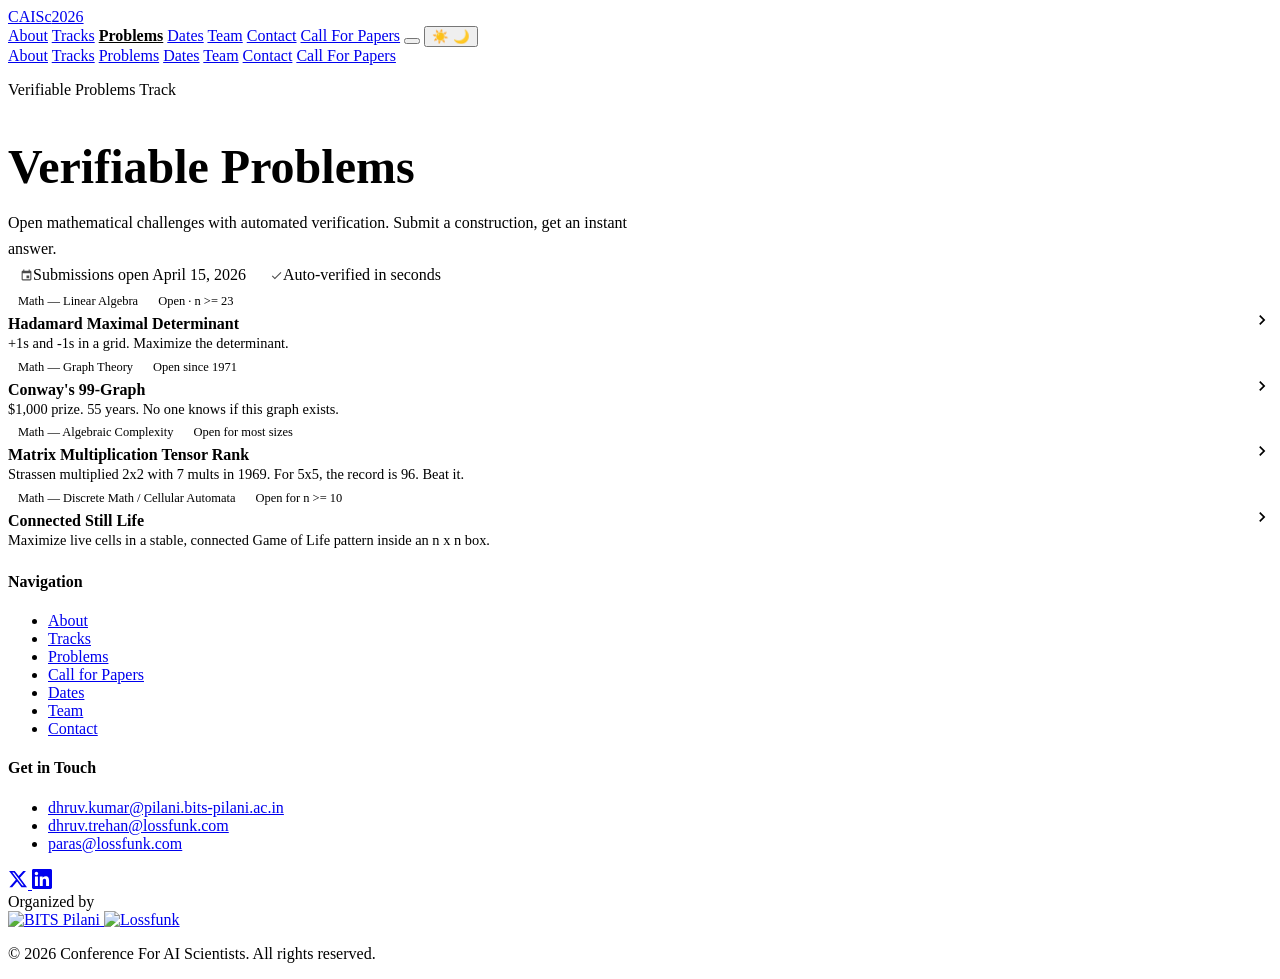
==== problems/index.html @ 3192e489 "adding problems for now" ====
<!DOCTYPE html>
<html lang="en" data-theme="light">
<head>
    <meta charset="UTF-8">
    <meta name="viewport" content="width=device-width, initial-scale=1.0">
    <title>Verifiable Problems | CAISc 2026</title>
    <meta name="description" content="Open mathematical challenges with automated verification. Submit a construction, get an instant answer.">

    <meta property="og:title" content="Verifiable Problems | CAISc 2026">
    <meta property="og:description" content="Open mathematical challenges with automated verification.">
    <meta property="og:type" content="website">

    <link rel="preconnect" href="https://fonts.googleapis.com">
    <link rel="preconnect" href="https://fonts.gstatic.com" crossorigin>
    <link href="https://fonts.googleapis.com/css2?family=Inter:wght@400;500;600;700&family=JetBrains+Mono:wght@400;500&display=swap" rel="stylesheet">

    <link rel="stylesheet" href="../styles.css">
    <link rel="stylesheet" href="problems.css">
</head>
<body>
    <!-- Site Header -->
    <header class="site-header">
        <div class="header-left">
            <a href="../index.html" class="header-logo"><span>CAISc</span><span>2026</span></a>
        </div>
        <div class="header-right">
            <a href="../index.html#about"   class="header-link">About</a>
            <a href="../index.html#tracks"  class="header-link">Tracks</a>
            <a href="../problems/"          class="header-link header-link--active">Problems</a>
            <a href="../index.html#dates"   class="header-link">Dates</a>
            <a href="../index.html#team"    class="header-link">Team</a>
            <a href="../index.html#contact" class="header-link">Contact</a>
            <a href="../cfp.html" class="header-btn"><span>Call For Papers</span></a>
            <button class="nav-toggle" id="navToggle" aria-label="Toggle menu">
                <span></span><span></span><span></span>
            </button>
            <button id="theme-toggle" aria-label="Toggle dark mode">
                <span class="sun-icon">☀️</span>
                <span class="moon-icon">🌙</span>
            </button>
        </div>
    </header>

    <!-- Mobile Menu -->
    <nav class="mobile-menu" id="mobileMenu">
        <a href="../index.html#about">About</a>
        <a href="../index.html#tracks">Tracks</a>
        <a href="../problems/">Problems</a>
        <a href="../index.html#dates">Dates</a>
        <a href="../index.html#team">Team</a>
        <a href="../index.html#contact">Contact</a>
        <a href="../cfp.html">Call For Papers</a>
    </nav>

    <main>
        <!-- Hero (always visible) -->
        <section class="problems-hero">
            <p class="eyebrow">Verifiable Problems Track</p>
            <h1>Verifiable Problems</h1>
            <p class="problems-hero__subtitle">
                Open mathematical challenges with automated verification. Submit a construction, get an instant answer.
            </p>
            <div class="badge-row">
                <span class="badge">
                    <svg viewBox="0 0 24 24" fill="currentColor">
                        <path d="M17 12h-5v5h5v-5zM16 1v2H8V1H6v2H5c-1.11 0-1.99.9-1.99 2L3 19c0 1.1.89 2 2 2h14c1.1 0 2-.9 2-2V5c0-1.1-.9-2-2-2h-1V1h-2zm3 18H5V8h14v11z"/>
                    </svg>
                    Submissions open April 15, 2026
                </span>
                <span class="badge">
                    <svg viewBox="0 0 24 24" fill="currentColor">
                        <path d="M9 16.17L4.83 12l-1.42 1.41L9 19 21 7l-1.41-1.41z"/>
                    </svg>
                    Auto-verified in seconds
                </span>
            </div>
        </section>

        <!-- Dynamic content — populated by problems.js -->
        <div id="main-content">
            <div class="loading-state">Loading…</div>
        </div>
    </main>

    <!-- Footer -->
    <footer class="footer">
        <div class="footer__inner">
            <div class="footer__columns">
                <div class="footer__col">
                    <h4>Navigation</h4>
                    <ul class="footer__links">
                        <li><a href="../index.html#about">About</a></li>
                        <li><a href="../index.html#tracks">Tracks</a></li>
                        <li><a href="../problems/">Problems</a></li>
                        <li><a href="../cfp.html">Call for Papers</a></li>
                        <li><a href="../index.html#dates">Dates</a></li>
                        <li><a href="../index.html#team">Team</a></li>
                        <li><a href="../index.html#contact">Contact</a></li>
                    </ul>
                </div>
                <div class="footer__col">
                    <h4>Get in Touch</h4>
                    <ul class="footer__emails">
                        <li><a href="mailto:dhruv.kumar@pilani.bits-pilani.ac.in">dhruv.kumar@pilani.bits-pilani.ac.in</a></li>
                        <li><a href="mailto:dhruv.trehan@lossfunk.com">dhruv.trehan@lossfunk.com</a></li>
                        <li><a href="mailto:paras@lossfunk.com">paras@lossfunk.com</a></li>
                    </ul>
                    <div class="footer__social">
                        <a href="https://twitter.com/lossfunk" target="_blank" rel="noopener" aria-label="Twitter">
                            <svg width="20" height="20" viewBox="0 0 24 24" fill="currentColor"><path d="M18.244 2.25h3.308l-7.227 8.26 8.502 11.24H16.17l-5.214-6.817L4.99 21.75H1.68l7.73-8.835L1.254 2.25H8.08l4.713 6.231zm-1.161 17.52h1.833L7.084 4.126H5.117z"/></svg>
                        </a>
                        <a href="https://linkedin.com/company/lossfunk" target="_blank" rel="noopener" aria-label="LinkedIn">
                            <svg width="20" height="20" viewBox="0 0 24 24" fill="currentColor"><path d="M20.447 20.452h-3.554v-5.569c0-1.328-.027-3.037-1.852-3.037-1.853 0-2.136 1.445-2.136 2.939v5.667H9.351V9h3.414v1.561h.046c.477-.9 1.637-1.85 3.37-1.85 3.601 0 4.267 2.37 4.267 5.455v6.286zM5.337 7.433c-1.144 0-2.063-.926-2.063-2.065 0-1.138.92-2.063 2.063-2.063 1.14 0 2.064.925 2.064 2.063 0 1.139-.925 2.065-2.064 2.065zm1.782 13.019H3.555V9h3.564v11.452zM22.225 0H1.771C.792 0 0 .774 0 1.729v20.542C0 23.227.792 24 1.771 24h20.451C23.2 24 24 23.227 24 22.271V1.729C24 .774 23.2 0 22.222 0h.003z"/></svg>
                        </a>
                    </div>
                </div>
            </div>
            <div class="footer__organized-by">
                <span>Organized by</span>
                <div class="footer__org-logos">
                    <a href="https://www.bits-pilani.ac.in/" target="_blank" rel="noopener">
                        <img src="../assets/BITS_Pilani-Logo.svg.png" alt="BITS Pilani" class="footer__org-logo">
                    </a>
                    <a href="https://lossfunk.com/" target="_blank" rel="noopener">
                        <img src="../assets/lossfunk-logo.jpg" alt="Lossfunk" class="footer__org-logo footer__org-logo--invert">
                    </a>
                </div>
            </div>
            <p class="footer__copyright">&copy; 2026 Conference For AI Scientists. All rights reserved.</p>
        </div>
    </footer>

    <script>
        // Dark mode + mobile menu (same pattern as rest of site)
        const themeToggle = document.getElementById('theme-toggle');
        const html = document.documentElement;
        const savedTheme = localStorage.getItem('theme');
        if (savedTheme) {
            html.setAttribute('data-theme', savedTheme);
        } else if (window.matchMedia('(prefers-color-scheme: dark)').matches) {
            html.setAttribute('data-theme', 'dark');
        }
        themeToggle.addEventListener('click', () => {
            const next = html.getAttribute('data-theme') === 'dark' ? 'light' : 'dark';
            html.setAttribute('data-theme', next);
            localStorage.setItem('theme', next);
        });

        const navToggle = document.getElementById('navToggle');
        const mobileMenu = document.getElementById('mobileMenu');
        navToggle.addEventListener('click', () => mobileMenu.classList.toggle('active'));
        mobileMenu.querySelectorAll('a').forEach(a =>
            a.addEventListener('click', () => mobileMenu.classList.remove('active'))
        );
    </script>
    <script src="problems.js"></script>
</body>
</html>
---- problems/problems.css ----
/* ================================================================
   problems.css — Verifiable Problems section styles
   Loaded alongside the site's global styles.css
   ================================================================ */

/* ===== Hero ===== */
.problems-hero {
    padding: calc(var(--nav-height) + var(--space-16)) var(--content-padding) var(--space-12);
    max-width: var(--content-width);
    margin: 0 auto;
}

.problems-hero .eyebrow {
    text-align: left;
    margin-bottom: var(--space-3);
}

.problems-hero h1 {
    font-size: clamp(2rem, 5vw, 3rem);
    margin-bottom: var(--space-4);
    line-height: 1.15;
}

.problems-hero__subtitle {
    font-size: var(--text-lg);
    color: var(--text-secondary);
    max-width: 620px;
    margin-bottom: var(--space-6);
    line-height: 1.6;
}

.badge-row {
    display: flex;
    gap: var(--space-3);
    flex-wrap: wrap;
}

.badge {
    display: inline-flex;
    align-items: center;
    gap: var(--space-2);
    padding: 5px 12px;
    border-radius: 20px;
    font-size: var(--text-sm);
    font-weight: 500;
    border: 1px solid var(--border);
    color: var(--text-secondary);
    background-color: var(--bg-secondary);
}

.badge svg {
    width: 13px;
    height: 13px;
    opacity: 0.7;
    flex-shrink: 0;
}

/* ===== State views ===== */
.loading-state {
    text-align: center;
    padding: var(--space-16);
    color: var(--text-tertiary);
    font-size: var(--text-sm);
}

.error-state {
    max-width: var(--content-width);
    margin: 0 auto;
    padding: var(--space-6) var(--content-padding);
    background-color: var(--bg-secondary);
    border-left: 4px solid #dc2626;
    border-radius: 0 8px 8px 0;
    color: var(--text-secondary);
    font-size: 0.9rem;
}

/* ===== Problem index (card list) ===== */
.problems-index {
    max-width: var(--content-width);
    margin: 0 auto;
    padding: 0 var(--content-padding) var(--space-16);
}

.problem-card-link {
    display: block;
    text-decoration: none;
    color: inherit;
    margin-bottom: var(--space-4);
}

.problem-card {
    background-color: var(--bg-secondary);
    border: 1px solid var(--border);
    border-radius: 12px;
    padding: var(--space-6) var(--space-8);
    display: flex;
    align-items: center;
    justify-content: space-between;
    gap: var(--space-6);
    transition: transform 0.2s ease, box-shadow 0.2s ease;
}

.problem-card-link:hover .problem-card {
    transform: translateY(-2px);
    box-shadow: 0 6px 20px var(--shadow);
}

.problem-card__left h3 {
    margin: 0 0 var(--space-2);
    font-size: var(--text-xl);
}

.problem-card__left p {
    margin: var(--space-2) 0 0;
    font-size: 0.9rem;
    color: var(--text-secondary);
    line-height: 1.5;
}

.problem-card__meta {
    display: flex;
    gap: var(--space-2);
    flex-wrap: wrap;
    align-items: center;
    margin-bottom: var(--space-2);
}

.problem-card__right {
    flex-shrink: 0;
    color: var(--text-tertiary);
}

.problem-card__right svg {
    width: 20px;
    height: 20px;
}

/* ===== Tags ===== */
.tag {
    display: inline-flex;
    align-items: center;
    padding: 3px 10px;
    border-radius: 4px;
    font-size: 0.78rem;
    font-weight: 500;
    line-height: 1.6;
}

.tag--domain {
    background-color: var(--bg-tertiary);
    color: var(--text-secondary);
}

.tag--open {
    background-color: var(--accent-light);
    color: var(--accent);
}

[data-theme="dark"] .tag--open {
    color: var(--accent-hover);
}

.tag--star {
    background-color: var(--accent);
    color: #fff;
    font-size: 0.72rem;
    padding: 2px 7px;
}

[data-theme="dark"] .tag--star {
    color: #000;
}

/* ===== Problem detail view ===== */
.problem-detail {
    max-width: var(--content-width);
    margin: 0 auto;
    padding: 0 var(--content-padding) var(--space-16);
}

.back-link {
    display: inline-flex;
    align-items: center;
    gap: var(--space-2);
    font-size: var(--text-sm);
    color: var(--text-secondary);
    text-decoration: none;
    margin-bottom: var(--space-8);
    transition: color 0.2s;
}

.back-link:hover {
    color: var(--text-primary);
}

.back-link svg {
    width: 16px;
    height: 16px;
}

.problem-header {
    margin-bottom: var(--space-6);
}

.problem-header h2 {
    border-bottom: none;
    padding-bottom: 0;
    margin-top: 0;
    margin-bottom: var(--space-2);
    font-size: var(--text-2xl);
}

.problem-meta {
    display: flex;
    gap: var(--space-2);
    flex-wrap: wrap;
    align-items: center;
}

.problem-description {
    font-size: var(--text-base);
    color: var(--text-secondary);
    margin-bottom: var(--space-6);
    line-height: 1.7;
    max-width: 760px;
}

.context-box {
    background-color: var(--bg-secondary);
    border-left: 4px solid var(--accent);
    border-radius: 0 8px 8px 0;
    padding: var(--space-4) var(--space-6);
    margin-bottom: var(--space-8);
}

.context-box p {
    margin: 0;
    color: var(--text-secondary);
    font-size: 0.95rem;
    line-height: 1.75;
}

/* ===== Leaderboard ===== */
.leaderboard-section {
    margin-bottom: var(--space-12);
}

.leaderboard-header {
    display: flex;
    align-items: baseline;
    justify-content: space-between;
    flex-wrap: wrap;
    gap: var(--space-3);
    margin-bottom: var(--space-4);
}

.leaderboard-header h3 {
    margin: 0;
    font-size: var(--text-xl);
}

.leaderboard-note {
    font-size: var(--text-sm);
    color: var(--text-tertiary);
    font-style: italic;
}

.table-wrapper {
    overflow-x: auto;
    border: 1px solid var(--border);
    border-radius: 10px;
}

table.leaderboard {
    width: 100%;
    border-collapse: collapse;
    font-size: 0.9rem;
}

table.leaderboard thead {
    background-color: var(--bg-secondary);
}

table.leaderboard th {
    padding: 12px 16px;
    text-align: left;
    font-size: 0.75rem;
    font-weight: 600;
    text-transform: uppercase;
    letter-spacing: 0.06em;
    color: var(--text-tertiary);
    white-space: nowrap;
    border-bottom: 1px solid var(--border);
}

table.leaderboard td {
    padding: 11px 16px;
    border-bottom: 1px solid var(--border);
    vertical-align: middle;
}

table.leaderboard tbody tr:last-child td {
    border-bottom: none;
}

table.leaderboard tbody tr:hover {
    background-color: var(--bg-secondary);
}

/* highlighted row */
tr.row-highlight {
    background-color: color-mix(in srgb, var(--accent-light) 40%, transparent);
}

tr.row-highlight:hover {
    background-color: color-mix(in srgb, var(--accent-light) 60%, transparent);
}

tr.row-highlight .td-n {
    color: var(--accent);
}

/* column widths + fonts */
.td-n {
    font-weight: 700;
    font-size: 1rem;
    color: var(--text-primary);
    min-width: 70px;
}

.n-label {
    display: flex;
    align-items: center;
    gap: var(--space-2);
    white-space: nowrap;
}

.td-mod {
    color: var(--text-tertiary);
    font-family: 'JetBrains Mono', monospace;
    font-size: 0.82rem;
    width: 70px;
}

.td-best {
    font-family: 'JetBrains Mono', monospace;
    font-size: 0.82rem;
    color: var(--text-primary);
    white-space: nowrap;
}

.td-pct {
    width: 190px;
}

.pct-cell {
    display: flex;
    align-items: center;
    gap: 10px;
}

.pct-bar-track {
    flex: 1;
    height: 6px;
    background-color: var(--bg-tertiary);
    border-radius: 3px;
    overflow: hidden;
    min-width: 60px;
}

.pct-bar-fill {
    height: 100%;
    border-radius: 3px;
    background-color: var(--accent);
}

.pct-value {
    font-size: 0.82rem;
    font-weight: 600;
    color: var(--text-secondary);
    white-space: nowrap;
    min-width: 44px;
    text-align: right;
}

.pct-unknown {
    font-size: 0.82rem;
    color: var(--text-tertiary);
}

.td-status {
    width: 90px;
}

.status-open {
    display: inline-flex;
    align-items: center;
    gap: 5px;
    padding: 3px 9px;
    border-radius: 20px;
    font-size: 0.75rem;
    font-weight: 600;
    background-color: var(--accent-light);
    color: var(--accent);
    white-space: nowrap;
}

[data-theme="dark"] .status-open {
    color: var(--accent-hover);
}

.status-solved {
    display: inline-flex;
    align-items: center;
    padding: 3px 9px;
    border-radius: 20px;
    font-size: 0.75rem;
    font-weight: 600;
    background-color: var(--bg-tertiary);
    color: var(--text-secondary);
    white-space: nowrap;
}

.status-dot {
    width: 6px;
    height: 6px;
    border-radius: 50%;
    background-color: var(--accent);
    flex-shrink: 0;
}

.leaderboard-footer-note {
    margin-top: var(--space-3);
    font-size: var(--text-sm);
    color: var(--text-tertiary);
}

/* ===== Two-column layout ===== */
.two-col {
    display: grid;
    grid-template-columns: 1fr 1fr;
    gap: var(--space-8);
    margin-bottom: var(--space-12);
}

.section-block h3 {
    margin-top: 0;
    margin-bottom: var(--space-4);
    font-size: var(--text-lg);
}

/* ===== Code block ===== */
.code-block {
    background-color: var(--bg-secondary);
    border: 1px solid var(--border);
    border-radius: 8px;
    padding: var(--space-4) var(--space-5);
    font-family: 'JetBrains Mono', monospace;
    font-size: 0.82rem;
    line-height: 1.7;
    color: var(--text-primary);
    overflow-x: auto;
    white-space: pre;
    margin-bottom: var(--space-4);
}

.tok-key  { color: var(--accent); }
.tok-num  { color: #7c3aed; }
.tok-punc { color: var(--text-tertiary); }
.tok-ellip { color: var(--text-tertiary); font-style: italic; }

[data-theme="dark"] .tok-num { color: #a78bfa; }

/* ===== Numbered steps ===== */
.steps {
    list-style: none;
    padding: 0;
    margin: 0;
    counter-reset: steps;
}

.steps li {
    counter-increment: steps;
    display: flex;
    gap: var(--space-3);
    margin-bottom: var(--space-4);
    align-items: flex-start;
}

.steps li::before {
    content: counter(steps);
    flex-shrink: 0;
    width: 24px;
    height: 24px;
    border-radius: 50%;
    background-color: var(--accent-light);
    color: var(--accent);
    font-size: 0.75rem;
    font-weight: 700;
    display: flex;
    align-items: center;
    justify-content: center;
    margin-top: 2px;
}

[data-theme="dark"] .steps li::before {
    color: var(--accent-hover);
}

.steps li p {
    margin: 0;
    font-size: 0.9rem;
    color: var(--text-secondary);
    line-height: 1.6;
}

.steps li strong {
    color: var(--text-primary);
}

/* ===== Accordion ===== */
details.accordion {
    border: 1px solid var(--border);
    border-radius: 8px;
    margin-bottom: var(--space-4);
}

details.accordion summary {
    padding: var(--space-4) var(--space-6);
    font-weight: 600;
    font-size: 0.9rem;
    cursor: pointer;
    list-style: none;
    display: flex;
    align-items: center;
    justify-content: space-between;
    color: var(--text-primary);
    user-select: none;
}

details.accordion summary::-webkit-details-marker { display: none; }

details.accordion summary::after {
    content: "+";
    font-size: 1.2rem;
    color: var(--text-tertiary);
}

details.accordion[open] summary::after {
    content: "−";
}

details.accordion .accordion-body {
    padding: var(--space-4) var(--space-6) var(--space-5);
    border-top: 1px solid var(--border);
}

/* bounds table inside accordion */
.bounds-list {
    list-style: none;
    padding: 0;
    margin: var(--space-4) 0 0;
}

.bounds-list li {
    padding: var(--space-3) var(--space-2);
    border-bottom: 1px solid var(--border);
    display: grid;
    grid-template-columns: 170px 1fr;
    gap: var(--space-4);
    font-size: 0.875rem;
    margin: 0;
}

.bounds-list li:last-child {
    border-bottom: none;
}

.bounds-list .mod-key {
    font-family: 'JetBrains Mono', monospace;
    font-size: 0.8rem;
    color: var(--accent);
    font-weight: 600;
}

.bounds-list .bound-detail {
    color: var(--text-secondary);
}

.bound-name {
    font-weight: 600;
    color: var(--text-primary);
}

/* references list inside accordion */
.refs-list {
    list-style: none;
    padding: 0;
    margin: var(--space-4) 0 0;
}

.refs-list li {
    padding: var(--space-3) var(--space-2);
    border-bottom: 1px solid var(--border);
    font-size: 0.875rem;
    color: var(--text-secondary);
    line-height: 1.6;
    margin: 0;
}

.refs-list li:last-child {
    border-bottom: none;
}

/* ===== Verify note ===== */
.verify-note {
    display: flex;
    align-items: flex-start;
    gap: var(--space-3);
    background-color: var(--bg-secondary);
    border-radius: 8px;
    padding: var(--space-4) var(--space-5);
    font-size: 0.875rem;
    color: var(--text-secondary);
    line-height: 1.6;
    margin-bottom: var(--space-4);
}

.verify-note svg {
    flex-shrink: 0;
    color: var(--accent);
    margin-top: 2px;
}

/* ===== Warmup block ===== */
.warmup-block {
    background-color: var(--bg-secondary);
    border: 1px solid var(--border);
    border-radius: 10px;
    padding: var(--space-5) var(--space-6);
    margin-bottom: var(--space-8);
}

.warmup-block h3 {
    margin-top: 0;
    margin-bottom: var(--space-3);
    font-size: var(--text-lg);
}

/* ===== Section divider ===== */
.section-divider {
    border: none;
    border-top: 1px solid var(--border);
    margin: var(--space-10) 0;
}

/* ===== Active nav link ===== */
.header-link--active {
    color: var(--text-primary) !important;
    font-weight: 600;
}

/* ===== Responsive ===== */
@media (max-width: 768px) {
    .problems-hero {
        padding-top: calc(var(--nav-height) + var(--space-8));
    }

    .two-col {
        grid-template-columns: 1fr;
    }

    .td-mod {
        display: none;
    }

    .td-pct {
        width: 130px;
    }

    .leaderboard-header {
        flex-direction: column;
        align-items: flex-start;
    }

    .problem-card {
        flex-direction: column;
        align-items: flex-start;
    }

    .problem-card__right {
        display: none;
    }

    .bounds-list li {
        grid-template-columns: 1fr;
        gap: var(--space-1);
    }
}
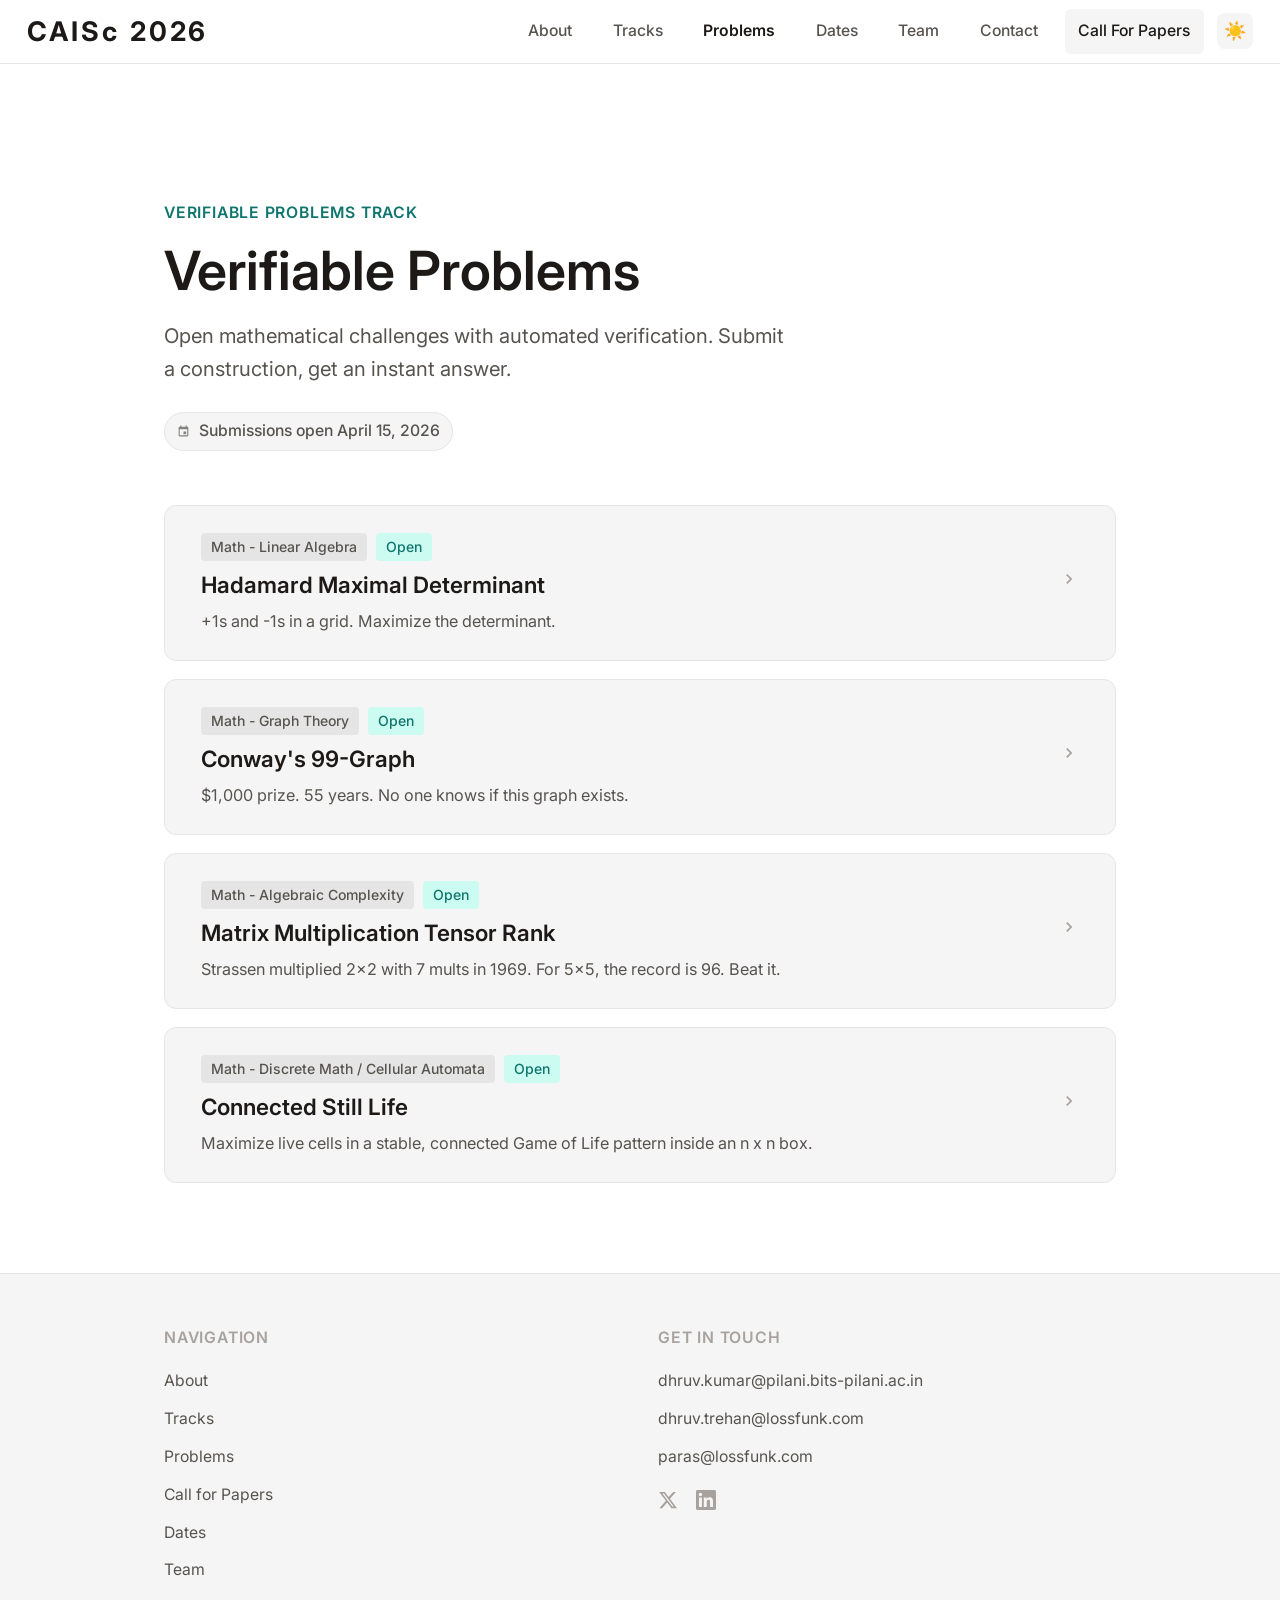
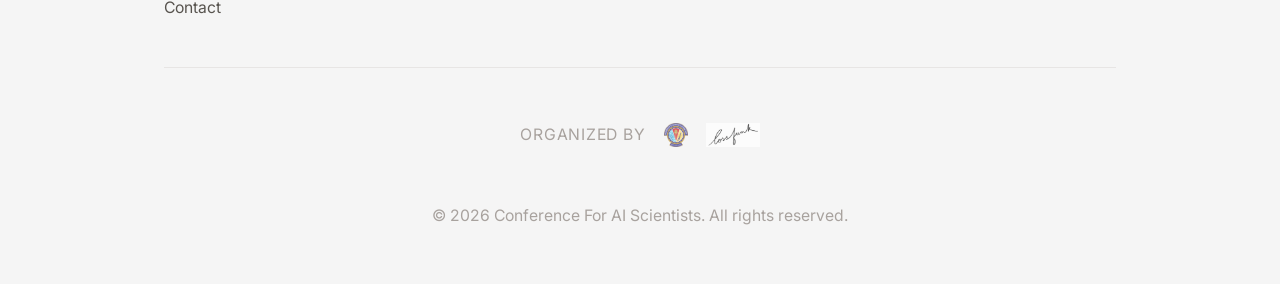
==== commit b21a570c: "addressed review comments from paras and dhruv" ====
--- a/problems/index.html
+++ b/problems/index.html
@@ -66,12 +66,6 @@
                         <path d="M17 12h-5v5h5v-5zM16 1v2H8V1H6v2H5c-1.11 0-1.99.9-1.99 2L3 19c0 1.1.89 2 2 2h14c1.1 0 2-.9 2-2V5c0-1.1-.9-2-2-2h-1V1h-2zm3 18H5V8h14v11z"/>
                     </svg>
                     Submissions open April 15, 2026
-                </span>
-                <span class="badge">
-                    <svg viewBox="0 0 24 24" fill="currentColor">
-                        <path d="M9 16.17L4.83 12l-1.42 1.41L9 19 21 7l-1.41-1.41z"/>
-                    </svg>
-                    Auto-verified in seconds
                 </span>
             </div>
         </section>
--- a/styles.css
+++ b/styles.css
@@ -0,0 +1,997 @@
+/* ===== CSS Variables ===== */
+:root {
+    /* Typography - Inter for everything (standard academic) */
+    --font-heading: 'Inter', -apple-system, BlinkMacSystemFont, 'Segoe UI', Roboto, sans-serif;
+    --font-body: 'Inter', -apple-system, BlinkMacSystemFont, 'Segoe UI', Roboto, sans-serif;
+
+    /* Font sizes */
+    --text-sm: 0.875rem;
+    --text-base: 1rem;
+    --text-lg: 1.125rem;
+    --text-xl: 1.25rem;
+    --text-2xl: 1.5rem;
+    --text-3xl: 2rem;
+    --text-4xl: 2.5rem;
+
+    /* Spacing */
+    --space-1: 0.25rem;
+    --space-2: 0.5rem;
+    --space-3: 0.75rem;
+    --space-4: 1rem;
+    --space-5: 1.25rem;
+    --space-6: 1.5rem;
+    --space-8: 2rem;
+    --space-10: 2.5rem;
+    --space-12: 3rem;
+    --space-16: 4rem;
+    --space-20: 5rem;
+
+    /* Layout */
+    --content-width: 1000px;
+    --content-padding: 24px;
+    --nav-height: 64px;
+
+    /* Light mode colors (default) */
+    --bg-primary: #FFFFFF;
+    --bg-secondary: #F5F5F5;
+    --bg-tertiary: #E5E5E5;
+    --text-primary: #1C1917;
+    --text-secondary: #57534E;
+    --text-tertiary: #A8A29E;
+    --accent: #0F766E;
+    --accent-hover: #14B8A6;
+    --accent-light: #CCFBF1;
+    --border: #E7E5E4;
+    --shadow: rgba(0, 0, 0, 0.08);
+}
+
+/* Dark mode */
+[data-theme="dark"] {
+    --bg-primary: #000000;
+    --bg-secondary: #111111;
+    --bg-tertiary: #222222;
+    --text-primary: #f5f5f5;
+    --text-secondary: #a0a0a0;
+    --text-tertiary: #666666;
+    --accent: #14B8A6;
+    --accent-hover: #2DD4BF;
+    --accent-light: #134E4A;
+    --border: #2a2a2a;
+    --shadow: rgba(0, 0, 0, 0.3);
+}
+
+/* ===== Base Styles ===== */
+*, *::before, *::after {
+    box-sizing: border-box;
+    margin: 0;
+    padding: 0;
+}
+
+html {
+    font-size: 18px;
+    scroll-behavior: smooth;
+    scroll-padding-top: var(--nav-height);
+}
+
+body {
+    font-family: var(--font-body);
+    font-size: var(--text-base);
+    line-height: 1.7;
+    color: var(--text-primary);
+    background-color: var(--bg-primary);
+    transition: background-color 0.3s ease, color 0.3s ease;
+    -webkit-font-smoothing: antialiased;
+    -moz-osx-font-smoothing: grayscale;
+}
+
+/* ===== Typography ===== */
+h1, h2, h3, h4, h5, h6 {
+    font-family: var(--font-heading);
+    font-weight: 600;
+    line-height: 1.3;
+    color: var(--text-primary);
+}
+
+h1 {
+    font-size: clamp(var(--text-3xl), 5vw, var(--text-4xl));
+    margin-bottom: var(--space-4);
+}
+
+h2 {
+    font-size: var(--text-2xl);
+    margin-top: var(--space-8);
+    margin-bottom: var(--space-4);
+    padding-bottom: var(--space-3);
+    border-bottom: 1px solid var(--border);
+}
+
+h3 {
+    font-size: var(--text-xl);
+    margin-top: var(--space-6);
+    margin-bottom: var(--space-3);
+}
+
+p {
+    margin: 0 0 var(--space-6);
+    color: var(--text-primary);
+}
+
+a {
+    color: var(--accent);
+    text-decoration: none;
+    transition: color 0.2s ease;
+}
+
+a:hover {
+    color: var(--accent-hover);
+}
+
+strong {
+    font-weight: 600;
+}
+
+ul, ol {
+    margin: var(--space-4) 0 var(--space-6);
+    padding-left: var(--space-8);
+}
+
+li {
+    margin-bottom: var(--space-4);
+    line-height: 1.6;
+}
+
+li:last-child {
+    margin-bottom: 0;
+}
+
+img {
+    max-width: 100%;
+    height: auto;
+    display: block;
+}
+
+/* ===== Layout ===== */
+.container {
+    width: 100%;
+    max-width: var(--content-width);
+    margin: 0 auto;
+    padding: 0 var(--content-padding);
+}
+
+.section {
+    padding: var(--space-16) 0;
+}
+
+.section--alt {
+    background-color: var(--bg-secondary);
+}
+
+/* ===== Site Header / Navigation ===== */
+.site-header {
+    position: fixed;
+    top: 0;
+    left: 0;
+    right: 0;
+    height: var(--nav-height);
+    display: flex;
+    align-items: center;
+    justify-content: space-between;
+    padding: 0 var(--space-6);
+    background-color: var(--bg-primary);
+    border-bottom: 1px solid var(--border);
+    z-index: 1000;
+    transition: background-color 0.3s ease, border-color 0.3s ease;
+}
+
+.header-left {
+    display: flex;
+    align-items: center;
+    gap: var(--space-4);
+}
+
+.header-logo-img {
+    height: 32px;
+    width: auto;
+}
+
+[data-theme="dark"] .header-logo-img--invert {
+    filter: invert(1);
+}
+
+.header-logo {
+    display: flex;
+    gap: 0.4em;
+    font-family: var(--font-heading);
+    font-size: var(--text-2xl);
+    font-weight: 700;
+    color: var(--text-primary);
+    text-decoration: none;
+}
+
+.header-logo span {
+    letter-spacing: 0.1em;
+}
+
+.header-logo:hover {
+    color: var(--text-primary);
+}
+
+.header-right {
+    display: flex;
+    align-items: center;
+    gap: var(--space-3);
+}
+
+.header-link {
+    font-size: var(--text-sm);
+    font-weight: 500;
+    color: var(--text-secondary);
+    text-decoration: none;
+    padding: var(--space-2) var(--space-3);
+    transition: color 0.2s ease;
+}
+
+.header-link:hover {
+    color: var(--text-primary);
+    text-decoration: none;
+}
+
+.header-btn {
+    display: inline-flex;
+    align-items: center;
+    gap: var(--space-2);
+    font-size: var(--text-sm);
+    font-weight: 500;
+    color: var(--text-primary);
+    text-decoration: none;
+    padding: var(--space-2) var(--space-3);
+    border-radius: 6px;
+    background-color: var(--bg-secondary);
+    transition: all 0.2s ease;
+}
+
+.header-btn:hover {
+    color: var(--text-primary);
+    background-color: var(--bg-tertiary);
+    text-decoration: none;
+}
+
+/* Mobile menu toggle */
+.nav-toggle {
+    display: none;
+    flex-direction: column;
+    justify-content: center;
+    gap: 5px;
+    width: 36px;
+    height: 36px;
+    background: none;
+    border: none;
+    cursor: pointer;
+    padding: 6px;
+}
+
+.nav-toggle span {
+    display: block;
+    width: 100%;
+    height: 2px;
+    background-color: var(--text-primary);
+    transition: all 0.3s ease;
+}
+
+/* Mobile menu - hidden by default on desktop */
+.mobile-menu {
+    display: none;
+}
+
+/* ===== Dark Mode Toggle ===== */
+#theme-toggle {
+    width: 36px;
+    height: 36px;
+    border: none;
+    border-radius: 8px;
+    background-color: var(--bg-secondary);
+    cursor: pointer;
+    display: flex;
+    align-items: center;
+    justify-content: center;
+    transition: background-color 0.2s ease;
+    font-size: 18px;
+}
+
+#theme-toggle:hover {
+    background-color: var(--bg-tertiary);
+}
+
+[data-theme="light"] .moon-icon,
+[data-theme="dark"] .sun-icon {
+    display: none;
+}
+
+[data-theme="light"] .sun-icon,
+[data-theme="dark"] .moon-icon {
+    display: inline;
+}
+
+/* ===== Main Content ===== */
+main {
+    padding-top: var(--nav-height);
+}
+
+/* ===== Hero Section ===== */
+.hero {
+    display: flex;
+    align-items: center;
+    justify-content: center;
+    text-align: center;
+    padding: var(--space-20) var(--content-padding) var(--space-8);
+    background-color: var(--bg-primary);
+}
+
+.hero__content {
+    max-width: 800px;
+}
+
+.eyebrow {
+    font-family: var(--font-body);
+    font-size: var(--text-sm);
+    font-weight: 600;
+    letter-spacing: 0.05em;
+    text-transform: uppercase;
+    color: var(--accent);
+    margin-bottom: var(--space-4);
+}
+
+.hero__title {
+    margin-bottom: var(--space-4);
+}
+
+.hero__title--easter-egg .egg {
+    transition: color 0.3s ease;
+}
+
+.hero__title--easter-egg:hover .egg {
+    color: var(--accent);
+}
+
+.hero__subtitle {
+    font-size: var(--text-lg);
+    color: var(--text-secondary);
+    margin-bottom: var(--space-8);
+    line-height: 1.6;
+}
+
+.hero__cta {
+    display: flex;
+    flex-wrap: wrap;
+    gap: var(--space-3);
+    justify-content: center;
+}
+
+/* ===== Supported By ===== */
+.supported-by {
+    margin-top: var(--space-8);
+    text-align: center;
+    max-width: var(--content-width);
+    margin-left: auto;
+    margin-right: auto;
+}
+
+.supported-by__label {
+    font-size: var(--text-sm);
+    font-weight: 500;
+    text-transform: uppercase;
+    letter-spacing: 0.1em;
+    color: var(--text-tertiary);
+    margin-bottom: var(--space-6);
+}
+
+.supported-by__logos {
+    display: flex;
+    align-items: center;
+    justify-content: center;
+    gap: var(--space-12);
+    flex-wrap: nowrap;
+}
+
+.supported-by__logos .logo--circular {
+    height: clamp(52px, 8vw, 90px);
+}
+
+.supported-by__logos img {
+    height: clamp(40px, 6vw, 72px);
+    max-width: clamp(130px, 18vw, 240px);
+    width: auto;
+    object-fit: contain;
+}
+
+[data-theme="dark"] .supported-by__logos .logo--invert {
+    filter: invert(1);
+}
+
+[data-theme="dark"] .supported-by__logos .logo--white {
+    filter: brightness(0) invert(1);
+}
+
+/* ===== Buttons ===== */
+.btn {
+    display: inline-flex;
+    align-items: center;
+    justify-content: center;
+    gap: var(--space-2);
+    padding: var(--space-3) var(--space-6);
+    font-family: var(--font-body);
+    font-size: var(--text-sm);
+    font-weight: 600;
+    text-decoration: none;
+    border-radius: 50px;
+    border: 2px solid transparent;
+    cursor: pointer;
+    transition: all 0.2s ease;
+    box-shadow: 0 2px 8px var(--shadow);
+}
+
+.btn:hover {
+    transform: translateY(-2px);
+    box-shadow: 0 4px 12px var(--shadow);
+}
+
+.btn--primary {
+    background-color: var(--text-primary);
+    color: var(--bg-primary);
+    border-color: var(--text-primary);
+}
+
+.btn--primary:hover {
+    color: var(--bg-primary);
+}
+
+.btn--secondary {
+    background-color: transparent;
+    color: var(--text-primary);
+    border-color: var(--border);
+    box-shadow: none;
+}
+
+.btn--secondary:hover {
+    background-color: var(--bg-secondary);
+    box-shadow: none;
+}
+
+.btn--disabled {
+    background-color: var(--bg-secondary);
+    color: var(--text-tertiary);
+    border-color: var(--border);
+    box-shadow: none;
+    cursor: not-allowed;
+    opacity: 0.7;
+}
+
+.btn--disabled:hover {
+    transform: none;
+    box-shadow: none;
+}
+
+/* ===== Content Sections ===== */
+.content-section {
+    max-width: var(--content-width);
+    margin: 0 auto;
+    padding: var(--space-8) var(--content-padding);
+}
+
+.content-section h2:first-child {
+    margin-top: 0;
+}
+
+/* ===== Highlight Box (like TL;DR) ===== */
+.highlight-box {
+    background-color: var(--bg-secondary);
+    border-radius: 12px;
+    padding: var(--space-6) var(--space-8);
+    margin: var(--space-8) 0;
+    border-left: 4px solid var(--accent);
+}
+
+.highlight-box h3 {
+    margin-top: 0;
+    font-size: var(--text-xl);
+}
+
+.highlight-box p:last-child {
+    margin-bottom: 0;
+}
+
+/* ===== Cards Grid ===== */
+.cards-grid {
+    display: grid;
+    grid-template-columns: repeat(auto-fit, minmax(280px, 1fr));
+    gap: var(--space-6);
+    margin: var(--space-8) 0;
+}
+
+.card {
+    background-color: var(--bg-secondary);
+    border-radius: 12px;
+    padding: var(--space-6);
+    transition: transform 0.2s ease, box-shadow 0.2s ease;
+}
+
+.card:hover {
+    transform: translateY(-4px);
+    box-shadow: 0 8px 24px var(--shadow);
+}
+
+.card h3 {
+    margin-top: 0;
+    margin-bottom: var(--space-3);
+    font-size: var(--text-lg);
+}
+
+.card p {
+    margin-bottom: 0;
+    color: var(--text-secondary);
+    font-size: var(--text-sm);
+}
+
+/* ===== Timeline ===== */
+.timeline {
+    margin: var(--space-8) 0;
+}
+
+.timeline-row {
+    display: grid;
+    grid-template-columns: repeat(2, 1fr);
+    gap: var(--space-8);
+    padding: var(--space-3) 0;
+    border-bottom: 1px solid var(--border);
+}
+
+.timeline-row:last-child {
+    border-bottom: none;
+}
+
+.timeline-item {
+    display: flex;
+    gap: var(--space-4);
+}
+
+.timeline-date {
+    flex-shrink: 0;
+    width: 100px;
+    display: flex;
+    flex-direction: column;
+    color: var(--accent);
+}
+
+.timeline-date__day {
+    font-weight: 600;
+    font-size: var(--text-lg);
+    line-height: 1.2;
+}
+
+.timeline-date__year {
+    font-size: var(--text-sm);
+    opacity: 0.8;
+}
+
+.timeline-content {
+    flex: 1;
+}
+
+.timeline-content h4 {
+    margin: 0 0 var(--space-1);
+    font-family: var(--font-body);
+    font-weight: 600;
+    font-size: var(--text-base);
+}
+
+.timeline-content p {
+    margin: 0;
+    color: var(--text-secondary);
+    font-size: var(--text-sm);
+}
+
+/* ===== Team Grid ===== */
+.team-grid {
+    display: grid;
+    grid-template-columns: repeat(auto-fill, minmax(200px, 1fr));
+    gap: var(--space-6);
+    margin: var(--space-6) 0;
+}
+
+.team-member {
+    text-align: center;
+    padding: var(--space-4);
+}
+
+.team-member__image {
+    width: 80px;
+    height: 80px;
+    border-radius: 50%;
+    background-color: var(--bg-tertiary);
+    margin: 0 auto var(--space-3);
+    overflow: hidden;
+    display: flex;
+    align-items: center;
+    justify-content: center;
+}
+
+.team-member__image img {
+    width: 100%;
+    height: 100%;
+    object-fit: cover;
+}
+
+.team-member__image-placeholder {
+    color: var(--text-tertiary);
+    font-size: var(--text-2xl);
+}
+
+.team-member h4 {
+    margin: 0 0 var(--space-1);
+    font-family: var(--font-body);
+    font-weight: 600;
+    font-size: var(--text-base);
+}
+
+.team-member__role {
+    margin: 0 0 var(--space-1);
+    color: var(--text-secondary);
+    font-size: var(--text-sm);
+    font-style: italic;
+}
+
+.team-member__institution {
+    margin: 0 0 var(--space-2);
+    color: var(--text-secondary);
+    font-size: var(--text-sm);
+}
+
+.team-member__social {
+    display: flex;
+    justify-content: center;
+    gap: var(--space-3);
+}
+
+.team-member__social a {
+    color: var(--text-tertiary);
+    transition: color 0.2s ease;
+}
+
+.team-member__social a:hover {
+    color: var(--accent);
+}
+
+.team-member__social svg {
+    width: 18px;
+    height: 18px;
+}
+
+/* Compact team list */
+.team-list {
+    display: grid;
+    grid-template-columns: repeat(4, 1fr);
+    gap: var(--space-4);
+    margin: var(--space-6) 0 var(--space-4);
+}
+
+.team-list__item {
+    display: flex;
+    flex-direction: column;
+    gap: 2px;
+}
+
+.team-list__name {
+    font-family: var(--font-body);
+    font-weight: 600;
+    font-size: var(--text-base);
+    color: var(--text-primary);
+}
+
+.team-list__role {
+    font-size: var(--text-sm);
+    color: var(--text-secondary);
+    font-style: italic;
+}
+
+.team-list__institution {
+    font-size: var(--text-sm);
+    color: var(--text-secondary);
+}
+
+.team-list__social {
+    display: flex;
+    gap: var(--space-2);
+    margin-top: var(--space-1);
+}
+
+.team-list__social a {
+    color: var(--text-tertiary);
+    transition: color 0.2s ease;
+}
+
+.team-list__social a:hover {
+    color: var(--accent);
+}
+
+.team-list__social svg {
+    width: 16px;
+    height: 16px;
+}
+
+@media (max-width: 1024px) {
+    .team-list {
+        grid-template-columns: repeat(2, 1fr);
+    }
+}
+
+@media (max-width: 480px) {
+    .team-list {
+        grid-template-columns: 1fr;
+    }
+}
+
+/* ===== Footer ===== */
+.footer {
+    background-color: var(--bg-secondary);
+    color: var(--text-primary);
+    padding: var(--space-12) 0 var(--space-6);
+    border-top: 1px solid var(--border);
+}
+
+.footer__inner {
+    max-width: var(--content-width);
+    margin: 0 auto;
+    padding: 0 var(--content-padding);
+}
+
+.footer__columns {
+    display: grid;
+    grid-template-columns: 1fr 1fr;
+    gap: var(--space-8);
+    padding-bottom: var(--space-8);
+    margin-bottom: var(--space-6);
+    border-bottom: 1px solid var(--border);
+}
+
+.footer__col h4 {
+    font-size: var(--text-sm);
+    font-weight: 600;
+    text-transform: uppercase;
+    letter-spacing: 0.05em;
+    color: var(--text-tertiary);
+    margin: 0 0 var(--space-4);
+}
+
+.footer__links,
+.footer__emails {
+    list-style: none;
+    padding: 0;
+    margin: 0;
+}
+
+.footer__links li,
+.footer__emails li {
+    margin-bottom: var(--space-2);
+}
+
+.footer__links a,
+.footer__emails a {
+    color: var(--text-secondary);
+    font-size: var(--text-sm);
+    transition: color 0.2s ease;
+}
+
+.footer__links a:hover,
+.footer__emails a:hover {
+    color: var(--text-primary);
+}
+
+.footer__social {
+    display: flex;
+    gap: var(--space-4);
+    margin-top: var(--space-4);
+}
+
+.footer__social a {
+    color: var(--text-tertiary);
+    transition: color 0.2s ease;
+}
+
+.footer__social a:hover {
+    color: var(--accent-hover);
+}
+
+.footer__social svg {
+    width: 20px;
+    height: 20px;
+}
+
+.footer__organized-by {
+    display: flex;
+    align-items: center;
+    justify-content: center;
+    gap: var(--space-4);
+    padding: var(--space-6) 0;
+}
+
+.footer__organized-by span {
+    font-size: var(--text-sm);
+    color: var(--text-tertiary);
+    text-transform: uppercase;
+    letter-spacing: 0.05em;
+}
+
+.footer__org-logos {
+    display: flex;
+    align-items: center;
+    gap: var(--space-4);
+}
+
+.footer__org-logo {
+    height: 24px;
+    width: auto;
+    opacity: 0.7;
+}
+
+[data-theme="dark"] .footer__org-logo--invert {
+    filter: invert(1);
+}
+
+.footer__copyright {
+    text-align: center;
+    padding-top: var(--space-6);
+    color: var(--text-tertiary);
+    font-size: var(--text-sm);
+}
+
+/* ===== Responsive ===== */
+@media (max-width: 1024px) {
+    html {
+        font-size: 17px;
+    }
+
+    .site-header {
+        padding: 0 var(--space-4);
+    }
+
+    .header-right {
+        gap: var(--space-2);
+    }
+
+    .header-btn {
+        padding: var(--space-2);
+        font-size: 0;
+        gap: 0;
+    }
+
+    .header-btn span {
+        display: none;
+    }
+
+    .nav-toggle {
+        display: flex;
+    }
+
+    .header-link {
+        display: none;
+    }
+
+    .header-right .header-btn {
+        display: none;
+    }
+
+    .header-right #theme-toggle {
+        display: flex;
+    }
+
+    /* Mobile menu */
+    .mobile-menu {
+        display: block;
+        position: fixed;
+        top: var(--nav-height);
+        left: 0;
+        right: 0;
+        background-color: var(--bg-primary);
+        border-bottom: 1px solid var(--border);
+        padding: var(--space-4);
+        transform: translateY(-100%);
+        opacity: 0;
+        visibility: hidden;
+        transition: all 0.3s ease;
+        z-index: 999;
+    }
+
+    .mobile-menu.active {
+        transform: translateY(0);
+        opacity: 1;
+        visibility: visible;
+    }
+
+    .mobile-menu a {
+        display: block;
+        padding: var(--space-3) 0;
+        color: var(--text-primary);
+        font-weight: 500;
+        border-bottom: 1px solid var(--border);
+    }
+
+    .mobile-menu a:last-child {
+        border-bottom: none;
+    }
+
+    .hero {
+        padding: var(--space-12) var(--content-padding);
+    }
+
+    .content-section {
+        padding: var(--space-12) var(--content-padding);
+    }
+
+    .timeline-row {
+        grid-template-columns: 1fr;
+    }
+
+    .timeline-item {
+        flex-direction: column;
+        gap: var(--space-2);
+    }
+
+    .timeline-date {
+        width: auto;
+    }
+
+    .footer__columns {
+        grid-template-columns: 1fr;
+        gap: var(--space-6);
+    }
+}
+
+@media (max-width: 480px) {
+    html {
+        font-size: 16px;
+    }
+
+    .hero__cta {
+        flex-direction: column;
+    }
+
+    .btn {
+        width: 100%;
+    }
+
+    .supported-by__logos {
+        display: flex;
+        flex-wrap: wrap;
+        justify-content: center;
+        align-items: center;
+        gap: var(--space-4) var(--space-6);
+    }
+
+    .supported-by__logos img {
+        height: 32px;
+        max-width: 110px;
+    }
+
+    .supported-by__logos .logo--circular {
+        height: 44px;
+        max-width: none;
+    }
+}
+
+/* ===== Print Styles ===== */
+@media print {
+    .site-header,
+    #theme-toggle,
+    .nav-toggle {
+        display: none;
+    }
+
+    main {
+        padding-top: 0;
+    }
+
+    body {
+        background: white;
+        color: black;
+    }
+}
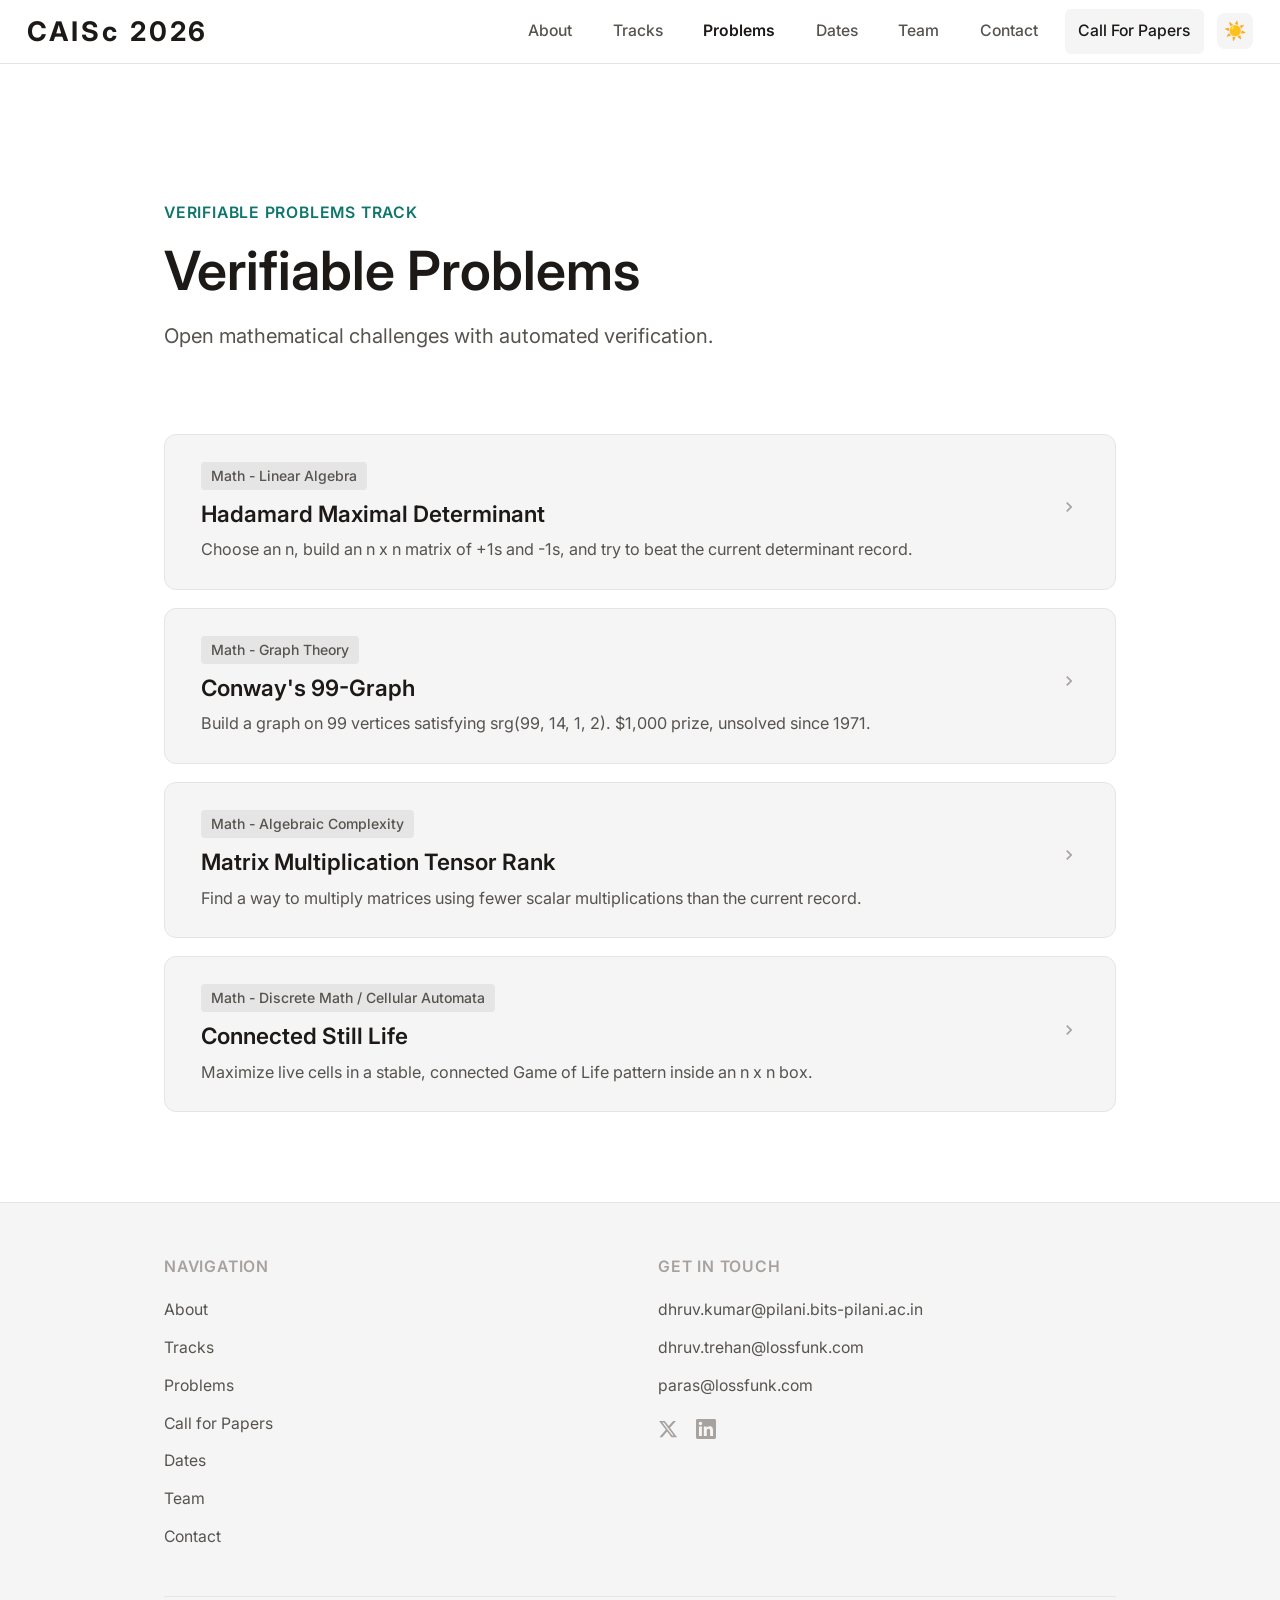
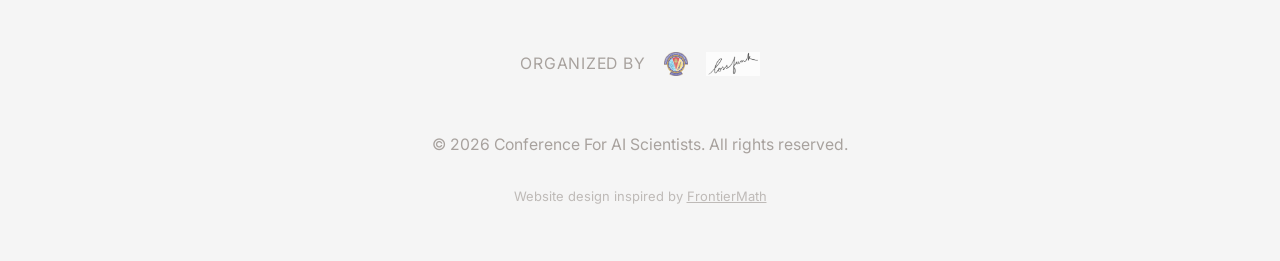
==== commit b07c03a8: "added manim videos, resolved comments" ====
--- a/problems/index.html
+++ b/problems/index.html
@@ -4,7 +4,7 @@
     <meta charset="UTF-8">
     <meta name="viewport" content="width=device-width, initial-scale=1.0">
     <title>Verifiable Problems | CAISc 2026</title>
-    <meta name="description" content="Open mathematical challenges with automated verification. Submit a construction, get an instant answer.">
+    <meta name="description" content="Open mathematical challenges with automated verification for CAISc 2026.">
 
     <meta property="og:title" content="Verifiable Problems | CAISc 2026">
     <meta property="og:description" content="Open mathematical challenges with automated verification.">
@@ -58,19 +58,11 @@
             <p class="eyebrow">Verifiable Problems Track</p>
             <h1>Verifiable Problems</h1>
             <p class="problems-hero__subtitle">
-                Open mathematical challenges with automated verification. Submit a construction, get an instant answer.
+                Open mathematical challenges with automated verification.
             </p>
-            <div class="badge-row">
-                <span class="badge">
-                    <svg viewBox="0 0 24 24" fill="currentColor">
-                        <path d="M17 12h-5v5h5v-5zM16 1v2H8V1H6v2H5c-1.11 0-1.99.9-1.99 2L3 19c0 1.1.89 2 2 2h14c1.1 0 2-.9 2-2V5c0-1.1-.9-2-2-2h-1V1h-2zm3 18H5V8h14v11z"/>
-                    </svg>
-                    Submissions open April 15, 2026
-                </span>
-            </div>
         </section>
 
-        <!-- Dynamic content — populated by problems.js -->
+        <!-- Dynamic content, populated by problems.js -->
         <div id="main-content">
             <div class="loading-state">Loading…</div>
         </div>
@@ -121,6 +113,7 @@
                 </div>
             </div>
             <p class="footer__copyright">&copy; 2026 Conference For AI Scientists. All rights reserved.</p>
+            <p class="footer__credit">Website design inspired by <a href="https://epoch.ai/frontiermath" target="_blank" rel="noopener">FrontierMath</a></p>
         </div>
     </footer>
 
--- a/styles.css
+++ b/styles.css
@@ -842,6 +842,19 @@
     padding-top: var(--space-6);
     color: var(--text-tertiary);
     font-size: var(--text-sm);
+}
+
+.footer__credit {
+    text-align: center;
+    color: var(--text-tertiary);
+    font-size: 0.72rem;
+    margin-top: var(--space-2);
+    opacity: 0.7;
+}
+
+.footer__credit a {
+    color: var(--text-tertiary);
+    text-decoration: underline;
 }
 
 /* ===== Responsive ===== */
--- a/problems/problems.css
+++ b/problems/problems.css
@@ -1,5 +1,5 @@
 /* ================================================================
-   problems.css — Verifiable Problems section styles
+   problems.css - Verifiable Problems section styles
    Loaded alongside the site's global styles.css
    ================================================================ */
 
@@ -175,7 +175,7 @@
 .problem-detail {
     max-width: var(--content-width);
     margin: 0 auto;
-    padding: 0 var(--content-padding) var(--space-16);
+    padding: calc(var(--nav-height) + var(--space-8)) var(--content-padding) var(--space-16);
 }
 
 .back-link {
@@ -206,15 +206,9 @@
     border-bottom: none;
     padding-bottom: 0;
     margin-top: 0;
-    margin-bottom: var(--space-2);
-    font-size: var(--text-2xl);
-}
-
-.problem-meta {
-    display: flex;
-    gap: var(--space-2);
-    flex-wrap: wrap;
-    align-items: center;
+    margin-bottom: 0;
+    font-size: var(--text-3xl);
+    line-height: 1.2;
 }
 
 .problem-description {
@@ -307,18 +301,7 @@
     background-color: var(--bg-secondary);
 }
 
-/* highlighted row */
-tr.row-highlight {
-    background-color: color-mix(in srgb, var(--accent-light) 40%, transparent);
-}
-
-tr.row-highlight:hover {
-    background-color: color-mix(in srgb, var(--accent-light) 60%, transparent);
-}
-
-tr.row-highlight .td-n {
-    color: var(--accent);
-}
+/* (row-highlight removed; notes now shown as inline text) */
 
 /* column widths + fonts */
 .td-n {
@@ -647,19 +630,268 @@
     font-size: var(--text-lg);
 }
 
-/* ===== Section divider ===== */
+/* ===== Section divider (legacy, not used in card layout) ===== */
 .section-divider {
     border: none;
     border-top: 1px solid var(--border);
     margin: var(--space-10) 0;
 }
 
+/* Remove margin from last child inside section cards */
+.section-card > *:last-child {
+    margin-bottom: 0;
+}
+
 /* ===== Active nav link ===== */
 .header-link--active {
     color: var(--text-primary) !important;
     font-weight: 600;
 }
 
+/* ===== Submit CTA ===== */
+.btn--disabled {
+    display: inline-flex;
+    align-items: center;
+    padding: 10px 22px;
+    border-radius: 8px;
+    font-size: var(--text-sm);
+    font-weight: 500;
+    border: 1px solid var(--border);
+    color: var(--text-tertiary);
+    background-color: var(--bg-secondary);
+    cursor: not-allowed;
+    opacity: 0.7;
+    white-space: nowrap;
+}
+
+.btn--disabled svg {
+    margin-right: 6px;
+    flex-shrink: 0;
+}
+
+/* ===== Section cards ===== */
+.section-card {
+    background-color: var(--bg-primary);
+    border: 1px solid var(--border);
+    border-radius: 12px;
+    padding: var(--space-8);
+    margin-bottom: var(--space-6);
+}
+
+.section-card__title {
+    font-size: var(--text-2xl);
+    margin-top: 0;
+    margin-bottom: var(--space-6);
+    padding-bottom: var(--space-4);
+    border-bottom: 2px solid var(--accent);
+    color: var(--text-primary);
+}
+
+/* Sub-headings inside cards */
+.section-card .section-block h3,
+.section-card .scoring-block h3,
+.section-card .references-section h3,
+.section-card .cite-block h3,
+.section-card .leaderboard-header h3 {
+    font-size: var(--text-lg);
+    color: var(--text-primary);
+    margin-top: 0;
+}
+
+.section-card .context-box h3 {
+    font-size: var(--text-base);
+    color: var(--text-primary);
+    margin-top: 0;
+}
+
+/* ===== Problem grid (text + video) ===== */
+.problem-grid {
+    display: grid;
+    grid-template-columns: 1fr 320px;
+    gap: var(--space-8);
+    align-items: start;
+}
+
+.problem-grid__text .problem-description {
+    margin-bottom: var(--space-4);
+}
+
+.problem-grid__video {
+    position: sticky;
+    top: calc(var(--nav-height) + var(--space-4));
+}
+
+/* ===== Video block ===== */
+.video-block {
+    border-radius: 10px;
+    overflow: hidden;
+    border: 1px solid var(--border);
+}
+
+.video-block video {
+    width: 100%;
+    display: block;
+    background: #000;
+}
+
+/* ===== Submit CTA inside section ===== */
+.submit-cta-section {
+    margin-top: var(--space-6);
+    padding-top: var(--space-6);
+    border-top: 1px solid var(--border);
+}
+
+/* ===== Row notes in leaderboard ===== */
+.row-note {
+    display: block;
+    font-size: 0.72rem;
+    color: var(--text-tertiary);
+    font-style: italic;
+    line-height: 1.3;
+    margin-top: 2px;
+}
+
+/* ===== Section headings (legacy) ===== */
+.section-heading {
+    font-size: var(--text-base);
+    margin-top: 0;
+    margin-bottom: var(--space-3);
+    color: var(--text-primary);
+}
+
+/* ===== Scoring block ===== */
+.scoring-block {
+    margin-bottom: var(--space-8);
+}
+
+.scoring-metrics {
+    list-style: none;
+    padding: 0;
+    margin: 0 0 var(--space-3);
+}
+
+.scoring-metrics li {
+    padding: var(--space-2) 0;
+    border-bottom: 1px solid var(--border);
+    font-size: 0.875rem;
+    color: var(--text-secondary);
+    line-height: 1.6;
+}
+
+.scoring-metrics li:last-child {
+    border-bottom: none;
+}
+
+.scoring-metrics strong {
+    color: var(--text-primary);
+}
+
+.scoring-note {
+    margin-top: var(--space-3);
+    font-size: var(--text-sm);
+    color: var(--text-tertiary);
+    font-style: italic;
+}
+
+/* ===== Copy agent button ===== */
+.copy-agent-btn {
+    display: inline-flex;
+    align-items: center;
+    padding: 8px 18px;
+    border-radius: 8px;
+    font-size: var(--text-sm);
+    font-weight: 500;
+    border: 1px solid var(--accent);
+    color: var(--accent);
+    background-color: var(--accent-light);
+    cursor: pointer;
+    transition: background-color 0.2s, transform 0.1s;
+}
+
+.copy-agent-btn:hover {
+    background-color: var(--accent);
+    color: #fff;
+}
+
+.copy-agent-btn:active {
+    transform: scale(0.97);
+}
+
+/* ===== Show more button ===== */
+.show-more-btn {
+    padding: 6px 16px;
+    border-radius: 6px;
+    font-size: var(--text-sm);
+    font-weight: 500;
+    border: 1px solid var(--border);
+    color: var(--text-secondary);
+    background-color: var(--bg-secondary);
+    cursor: pointer;
+    transition: background-color 0.2s;
+}
+
+.show-more-btn:hover {
+    background-color: var(--bg-tertiary);
+}
+
+/* ===== References (numbered, flat) ===== */
+.references-section {
+    margin-bottom: var(--space-8);
+}
+
+.references-section h3 {
+    margin-top: 0;
+    margin-bottom: var(--space-4);
+    font-size: var(--text-lg);
+}
+
+.refs-list--numbered {
+    list-style: none;
+    padding: 0;
+    margin: 0;
+}
+
+.refs-list--numbered li {
+    padding: var(--space-2) 0;
+    font-size: 0.875rem;
+    color: var(--text-secondary);
+    line-height: 1.6;
+    border-bottom: none;
+}
+
+.refs-list--numbered a {
+    color: var(--accent);
+    text-decoration: none;
+}
+
+.refs-list--numbered a:hover {
+    text-decoration: underline;
+}
+
+.ref-num {
+    font-weight: 600;
+    color: var(--text-tertiary);
+    font-size: 0.8rem;
+    margin-right: var(--space-2);
+}
+
+/* ===== Cite block ===== */
+.cite-block {
+    margin-bottom: var(--space-8);
+}
+
+.cite-block h3 {
+    margin-top: 0;
+    margin-bottom: var(--space-4);
+    font-size: var(--text-lg);
+}
+
+.cite-bibtex {
+    white-space: pre-wrap;
+    font-size: 0.8rem;
+    line-height: 1.7;
+}
+
 /* ===== Responsive ===== */
 @media (max-width: 768px) {
     .problems-hero {
@@ -696,4 +928,20 @@
         grid-template-columns: 1fr;
         gap: var(--space-1);
     }
-}
+
+    .problem-grid {
+        grid-template-columns: 1fr;
+    }
+
+    .problem-grid__video {
+        position: static;
+    }
+
+    .section-card {
+        padding: var(--space-5) var(--space-4);
+    }
+
+    .section-card__title {
+        font-size: var(--text-xl);
+    }
+}
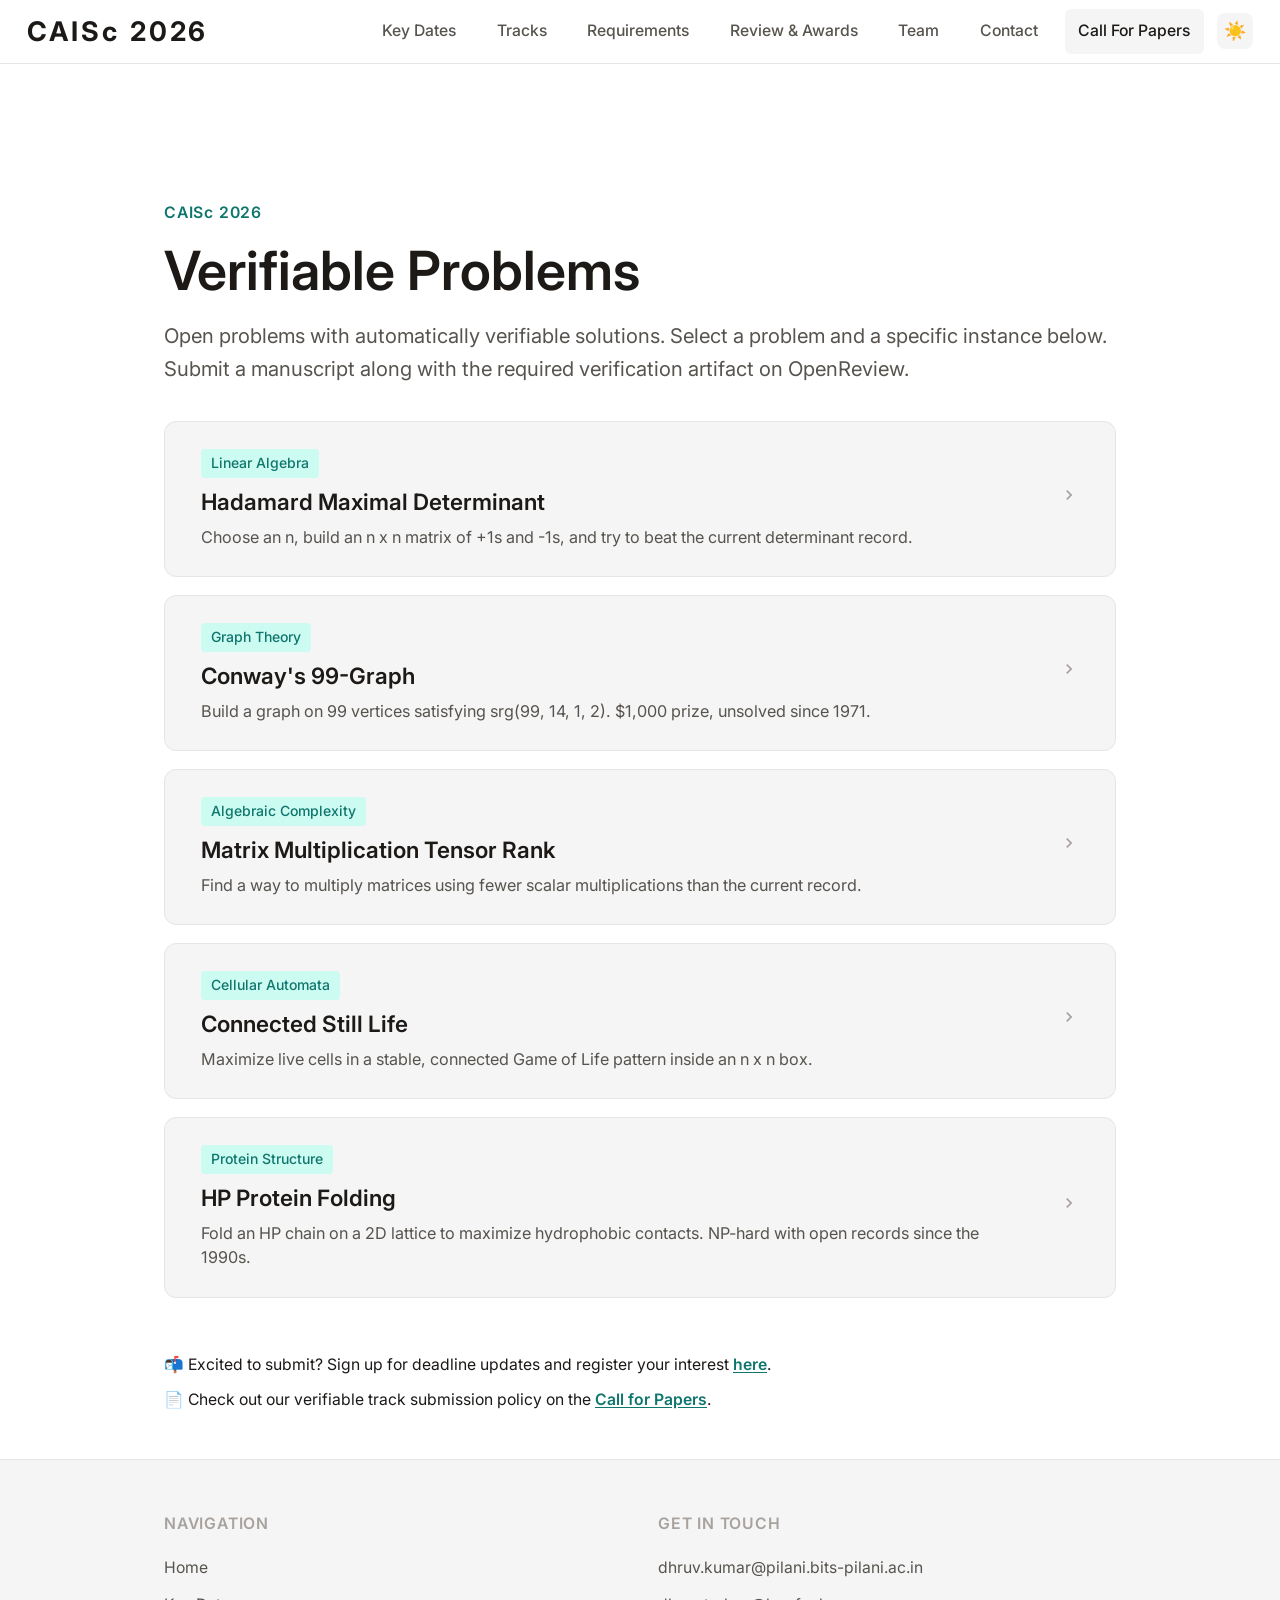
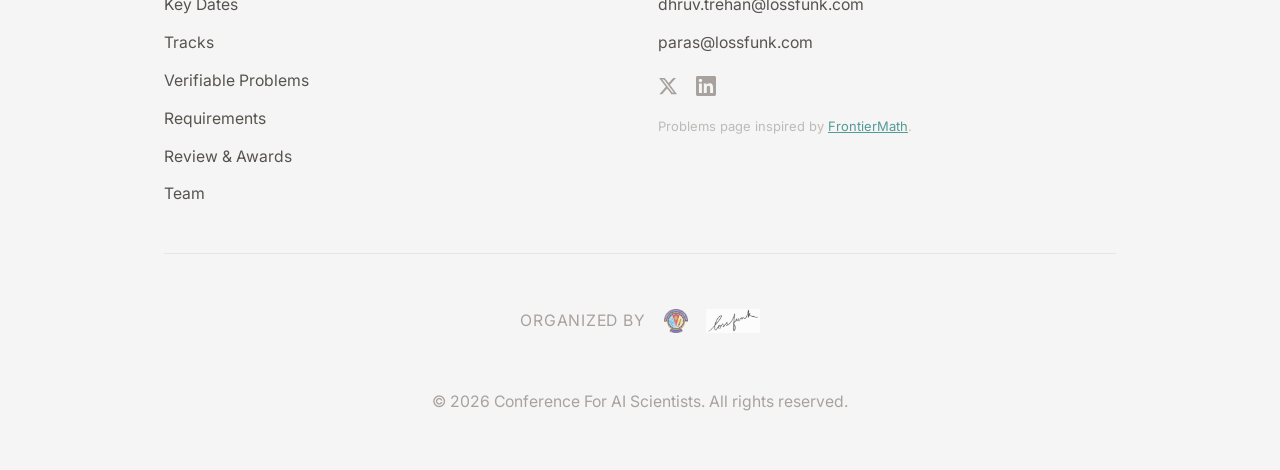
==== commit 15177ae0: "changed lots" ====
--- a/problems/index.html
+++ b/problems/index.html
@@ -3,18 +3,20 @@
 <head>
     <meta charset="UTF-8">
     <meta name="viewport" content="width=device-width, initial-scale=1.0">
+    <link rel="icon" href="../assets/logos/favicon.svg" type="image/svg+xml">
     <title>Verifiable Problems | CAISc 2026</title>
-    <meta name="description" content="Open mathematical challenges with automated verification for CAISc 2026.">
+    <meta name="description" content="Open problems with automatically verifiable solutions for CAISc 2026.">
 
     <meta property="og:title" content="Verifiable Problems | CAISc 2026">
-    <meta property="og:description" content="Open mathematical challenges with automated verification.">
+    <meta property="og:description" content="Open problems with automatically verifiable solutions for CAISc 2026.">
     <meta property="og:type" content="website">
+    <meta property="og:image" content="https://caisc2026.github.io/assets/logos/ogimage_conf_website-2.png">
 
     <link rel="preconnect" href="https://fonts.googleapis.com">
     <link rel="preconnect" href="https://fonts.gstatic.com" crossorigin>
     <link href="https://fonts.googleapis.com/css2?family=Inter:wght@400;500;600;700&family=JetBrains+Mono:wght@400;500&display=swap" rel="stylesheet">
 
-    <link rel="stylesheet" href="../styles.css">
+    <link rel="stylesheet" href="styles.css">
     <link rel="stylesheet" href="problems.css">
 </head>
 <body>
@@ -24,12 +26,12 @@
             <a href="../index.html" class="header-logo"><span>CAISc</span><span>2026</span></a>
         </div>
         <div class="header-right">
-            <a href="../index.html#about"   class="header-link">About</a>
-            <a href="../index.html#tracks"  class="header-link">Tracks</a>
-            <a href="../problems/"          class="header-link header-link--active">Problems</a>
-            <a href="../index.html#dates"   class="header-link">Dates</a>
-            <a href="../index.html#team"    class="header-link">Team</a>
-            <a href="../index.html#contact" class="header-link">Contact</a>
+            <a href="../cfp.html#dates" class="header-link">Key Dates</a>
+            <a href="../cfp.html#tracks" class="header-link">Tracks</a>
+            <a href="../cfp.html#requirements" class="header-link">Requirements</a>
+            <a href="../cfp.html#review" class="header-link">Review & Awards</a>
+            <a href="../team.html" class="header-link">Team</a>
+            <a href="../cfp.html#contact" class="header-link">Contact</a>
             <a href="../cfp.html" class="header-btn"><span>Call For Papers</span></a>
             <button class="nav-toggle" id="navToggle" aria-label="Toggle menu">
                 <span></span><span></span><span></span>
@@ -43,22 +45,22 @@
 
     <!-- Mobile Menu -->
     <nav class="mobile-menu" id="mobileMenu">
-        <a href="../index.html#about">About</a>
-        <a href="../index.html#tracks">Tracks</a>
-        <a href="../problems/">Problems</a>
-        <a href="../index.html#dates">Dates</a>
-        <a href="../index.html#team">Team</a>
-        <a href="../index.html#contact">Contact</a>
-        <a href="../cfp.html">Call For Papers</a>
+        <a href="../cfp.html#dates">Key Dates</a>
+        <a href="../cfp.html#tracks">Tracks</a>
+        <a href="../cfp.html#requirements">Requirements</a>
+        <a href="../cfp.html#review">Review & Awards</a>
+        <a href="../team.html">Team</a>
+        <a href="../cfp.html#contact">Contact</a>
+        <a href="../index.html">Home</a>
     </nav>
 
     <main>
         <!-- Hero (always visible) -->
         <section class="problems-hero">
-            <p class="eyebrow">Verifiable Problems Track</p>
+            <p class="eyebrow">CAISc 2026</p>
             <h1>Verifiable Problems</h1>
             <p class="problems-hero__subtitle">
-                Open mathematical challenges with automated verification.
+                Open problems with automatically verifiable solutions. Select a problem and a specific instance below. Submit a manuscript along with the required verification artifact on OpenReview.
             </p>
         </section>
 
@@ -66,6 +68,11 @@
         <div id="main-content">
             <div class="loading-state">Loading…</div>
         </div>
+
+        <section class="problems-cta">
+            <p>📬 Excited to submit? Sign up for deadline updates and register your interest <a href="https://forms.gle/gH3KjmMkKw41xzfc6" target="_blank" rel="noopener"><strong>here</strong></a>.</p>
+            <p>📄 Check out our verifiable track submission policy on the <a href="../cfp.html#tracks"><strong>Call for Papers</strong></a>.</p>
+        </section>
     </main>
 
     <!-- Footer -->
@@ -75,13 +82,13 @@
                 <div class="footer__col">
                     <h4>Navigation</h4>
                     <ul class="footer__links">
-                        <li><a href="../index.html#about">About</a></li>
-                        <li><a href="../index.html#tracks">Tracks</a></li>
-                        <li><a href="../problems/">Problems</a></li>
-                        <li><a href="../cfp.html">Call for Papers</a></li>
-                        <li><a href="../index.html#dates">Dates</a></li>
-                        <li><a href="../index.html#team">Team</a></li>
-                        <li><a href="../index.html#contact">Contact</a></li>
+                        <li><a href="../index.html">Home</a></li>
+                        <li><a href="../cfp.html#dates">Key Dates</a></li>
+                        <li><a href="../cfp.html#tracks">Tracks</a></li>
+                        <li><a href="../verifiable-problems/">Verifiable Problems</a></li>
+                        <li><a href="../cfp.html#requirements">Requirements</a></li>
+                        <li><a href="../cfp.html#review">Review & Awards</a></li>
+                        <li><a href="../team.html">Team</a></li>
                     </ul>
                 </div>
                 <div class="footer__col">
@@ -99,21 +106,21 @@
                             <svg width="20" height="20" viewBox="0 0 24 24" fill="currentColor"><path d="M20.447 20.452h-3.554v-5.569c0-1.328-.027-3.037-1.852-3.037-1.853 0-2.136 1.445-2.136 2.939v5.667H9.351V9h3.414v1.561h.046c.477-.9 1.637-1.85 3.37-1.85 3.601 0 4.267 2.37 4.267 5.455v6.286zM5.337 7.433c-1.144 0-2.063-.926-2.063-2.065 0-1.138.92-2.063 2.063-2.063 1.14 0 2.064.925 2.064 2.063 0 1.139-.925 2.065-2.064 2.065zm1.782 13.019H3.555V9h3.564v11.452zM22.225 0H1.771C.792 0 0 .774 0 1.729v20.542C0 23.227.792 24 1.771 24h20.451C23.2 24 24 23.227 24 22.271V1.729C24 .774 23.2 0 22.222 0h.003z"/></svg>
                         </a>
                     </div>
+                    <p class="footer__credit">Problems page inspired by <a href="https://epoch.ai/frontiermath" target="_blank" rel="noopener">FrontierMath</a>.</p>
                 </div>
             </div>
             <div class="footer__organized-by">
                 <span>Organized by</span>
                 <div class="footer__org-logos">
                     <a href="https://www.bits-pilani.ac.in/" target="_blank" rel="noopener">
-                        <img src="../assets/BITS_Pilani-Logo.svg.png" alt="BITS Pilani" class="footer__org-logo">
+                        <img src="../assets/logos/BITS_Pilani-Logo.svg.png" alt="BITS Pilani" class="footer__org-logo">
                     </a>
                     <a href="https://lossfunk.com/" target="_blank" rel="noopener">
-                        <img src="../assets/lossfunk-logo.jpg" alt="Lossfunk" class="footer__org-logo footer__org-logo--invert">
+                        <img src="../assets/logos/lossfunk-logo.jpg" alt="Lossfunk" class="footer__org-logo footer__org-logo--invert">
                     </a>
                 </div>
             </div>
             <p class="footer__copyright">&copy; 2026 Conference For AI Scientists. All rights reserved.</p>
-            <p class="footer__credit">Website design inspired by <a href="https://epoch.ai/frontiermath" target="_blank" rel="noopener">FrontierMath</a></p>
         </div>
     </footer>
 
--- a/problems/styles.css
+++ b/problems/styles.css
@@ -0,0 +1,1254 @@
+/* ===== CSS Variables ===== */
+:root {
+    /* Typography - Inter for everything (standard academic) */
+    --font-heading: 'Inter', -apple-system, BlinkMacSystemFont, 'Segoe UI', Roboto, sans-serif;
+    --font-body: 'Inter', -apple-system, BlinkMacSystemFont, 'Segoe UI', Roboto, sans-serif;
+
+    /* Font sizes */
+    --text-sm: 0.875rem;
+    --text-base: 1rem;
+    --text-lg: 1.125rem;
+    --text-xl: 1.25rem;
+    --text-2xl: 1.5rem;
+    --text-3xl: 2rem;
+    --text-4xl: 2.5rem;
+
+    /* Spacing */
+    --space-1: 0.25rem;
+    --space-2: 0.5rem;
+    --space-3: 0.75rem;
+    --space-4: 1rem;
+    --space-5: 1.25rem;
+    --space-6: 1.5rem;
+    --space-8: 2rem;
+    --space-10: 2.5rem;
+    --space-12: 3rem;
+    --space-16: 4rem;
+    --space-20: 5rem;
+
+    /* Layout */
+    --content-width: 1000px;
+    --content-padding: 24px;
+    --nav-height: 64px;
+
+    /* Light mode colors (default) */
+    --bg-primary: #FFFFFF;
+    --bg-secondary: #F5F5F5;
+    --bg-tertiary: #E5E5E5;
+    --text-primary: #1C1917;
+    --text-secondary: #57534E;
+    --text-tertiary: #A8A29E;
+    --accent: #0F766E;
+    --accent-hover: #14B8A6;
+    --accent-light: #CCFBF1;
+    --border: #E7E5E4;
+    --shadow: rgba(0, 0, 0, 0.08);
+}
+
+/* Dark mode */
+[data-theme="dark"] {
+    --bg-primary: #000000;
+    --bg-secondary: #111111;
+    --bg-tertiary: #222222;
+    --text-primary: #f5f5f5;
+    --text-secondary: #a0a0a0;
+    --text-tertiary: #666666;
+    --accent: #14B8A6;
+    --accent-hover: #2DD4BF;
+    --accent-light: #134E4A;
+    --border: #2a2a2a;
+    --shadow: rgba(0, 0, 0, 0.3);
+}
+
+/* ===== Base Styles ===== */
+*, *::before, *::after {
+    box-sizing: border-box;
+    margin: 0;
+    padding: 0;
+}
+
+html {
+    font-size: 18px;
+    scroll-behavior: smooth;
+    scroll-padding-top: var(--nav-height);
+}
+
+body {
+    font-family: var(--font-body);
+    font-size: var(--text-base);
+    line-height: 1.7;
+    color: var(--text-primary);
+    background-color: var(--bg-primary);
+    transition: background-color 0.3s ease, color 0.3s ease;
+    -webkit-font-smoothing: antialiased;
+    -moz-osx-font-smoothing: grayscale;
+}
+
+/* ===== Typography ===== */
+h1, h2, h3, h4, h5, h6 {
+    font-family: var(--font-heading);
+    font-weight: 600;
+    line-height: 1.3;
+    color: var(--text-primary);
+}
+
+h1 {
+    font-size: clamp(var(--text-3xl), 5vw, var(--text-4xl));
+    margin-bottom: var(--space-4);
+}
+
+h2 {
+    font-size: var(--text-2xl);
+    margin-top: var(--space-8);
+    margin-bottom: var(--space-4);
+    padding-bottom: var(--space-3);
+    border-bottom: 1px solid var(--border);
+}
+
+h3 {
+    font-size: var(--text-xl);
+    margin-top: var(--space-6);
+    margin-bottom: var(--space-3);
+}
+
+p {
+    margin: 0 0 var(--space-6);
+    color: var(--text-primary);
+}
+
+a {
+    color: var(--accent);
+    text-decoration: none;
+    transition: color 0.2s ease;
+}
+
+a:hover {
+    color: var(--accent-hover);
+}
+
+strong {
+    font-weight: 600;
+}
+
+ul, ol {
+    margin: var(--space-4) 0 var(--space-6);
+    padding-left: var(--space-8);
+}
+
+li {
+    margin-bottom: var(--space-4);
+    line-height: 1.6;
+}
+
+li:last-child {
+    margin-bottom: 0;
+}
+
+img {
+    max-width: 100%;
+    height: auto;
+    display: block;
+}
+
+/* ===== Layout ===== */
+.container {
+    width: 100%;
+    max-width: var(--content-width);
+    margin: 0 auto;
+    padding: 0 var(--content-padding);
+}
+
+.section {
+    padding: var(--space-16) 0;
+}
+
+.section--alt {
+    background-color: var(--bg-secondary);
+}
+
+/* ===== Site Header / Navigation ===== */
+.site-header {
+    position: fixed;
+    top: 0;
+    left: 0;
+    right: 0;
+    height: var(--nav-height);
+    display: flex;
+    align-items: center;
+    justify-content: space-between;
+    padding: 0 var(--space-6);
+    background-color: var(--bg-primary);
+    border-bottom: 1px solid var(--border);
+    z-index: 1000;
+    transition: background-color 0.3s ease, border-color 0.3s ease;
+}
+
+.header-left {
+    display: flex;
+    align-items: center;
+    gap: var(--space-4);
+}
+
+.header-logo-img {
+    height: 32px;
+    width: auto;
+}
+
+[data-theme="dark"] .header-logo-img--invert {
+    filter: invert(1);
+}
+
+.header-logo {
+    display: flex;
+    gap: 0.4em;
+    font-family: var(--font-heading);
+    font-size: var(--text-2xl);
+    font-weight: 700;
+    color: var(--text-primary);
+    text-decoration: none;
+}
+
+.header-logo span {
+    letter-spacing: 0.1em;
+}
+
+.header-logo:hover {
+    color: var(--text-primary);
+}
+
+.header-right {
+    display: flex;
+    align-items: center;
+    gap: var(--space-3);
+}
+
+.header-link {
+    font-size: var(--text-sm);
+    font-weight: 500;
+    color: var(--text-secondary);
+    text-decoration: none;
+    padding: var(--space-2) var(--space-3);
+    transition: color 0.2s ease;
+}
+
+.header-link:hover {
+    color: var(--text-primary);
+    text-decoration: none;
+}
+
+.header-btn {
+    display: inline-flex;
+    align-items: center;
+    gap: var(--space-2);
+    font-size: var(--text-sm);
+    font-weight: 500;
+    color: var(--text-primary);
+    text-decoration: none;
+    padding: var(--space-2) var(--space-3);
+    border-radius: 6px;
+    background-color: var(--bg-secondary);
+    transition: all 0.2s ease;
+}
+
+.header-btn:hover {
+    color: var(--text-primary);
+    background-color: var(--bg-tertiary);
+    text-decoration: none;
+}
+
+/* Mobile menu toggle */
+.nav-toggle {
+    display: none;
+    flex-direction: column;
+    justify-content: center;
+    gap: 5px;
+    width: 36px;
+    height: 36px;
+    background: none;
+    border: none;
+    cursor: pointer;
+    padding: 6px;
+}
+
+.nav-toggle span {
+    display: block;
+    width: 100%;
+    height: 2px;
+    background-color: var(--text-primary);
+    transition: all 0.3s ease;
+}
+
+/* Mobile menu - hidden by default on desktop */
+.mobile-menu {
+    display: none;
+}
+
+/* ===== Dark Mode Toggle ===== */
+#theme-toggle {
+    width: 36px;
+    height: 36px;
+    border: none;
+    border-radius: 8px;
+    background-color: var(--bg-secondary);
+    cursor: pointer;
+    display: flex;
+    align-items: center;
+    justify-content: center;
+    transition: background-color 0.2s ease;
+    font-size: 18px;
+}
+
+#theme-toggle:hover {
+    background-color: var(--bg-tertiary);
+}
+
+[data-theme="light"] .moon-icon,
+[data-theme="dark"] .sun-icon {
+    display: none;
+}
+
+[data-theme="light"] .sun-icon,
+[data-theme="dark"] .moon-icon {
+    display: inline;
+}
+
+/* ===== Main Content ===== */
+main {
+    padding-top: var(--nav-height);
+}
+
+/* ===== Hero Section ===== */
+.hero {
+    display: flex;
+    align-items: center;
+    justify-content: center;
+    text-align: center;
+    padding: var(--space-20) var(--content-padding) var(--space-8);
+    background-color: var(--bg-primary);
+}
+
+.hero__content {
+    max-width: 800px;
+}
+
+.eyebrow {
+    font-family: var(--font-body);
+    font-size: var(--text-sm);
+    font-weight: 600;
+    letter-spacing: 0.05em;
+    text-transform: uppercase;
+    color: var(--accent);
+    margin-bottom: var(--space-4);
+}
+
+.hero__title {
+    margin-bottom: var(--space-4);
+}
+
+.hero__title--easter-egg .egg {
+    transition: color 0.3s ease;
+}
+
+.hero__title--easter-egg:hover .egg {
+    color: var(--accent);
+}
+
+.hero__subtitle {
+    font-size: var(--text-lg);
+    color: var(--text-secondary);
+    margin-bottom: var(--space-8);
+    line-height: 1.6;
+}
+
+.hero__cta {
+    display: flex;
+    flex-wrap: wrap;
+    gap: var(--space-3);
+    justify-content: center;
+}
+
+.hero__signup {
+    width: 100%;
+    margin-top: var(--space-2);
+    font-size: var(--text-sm);
+    color: var(--text-secondary);
+    text-align: center;
+}
+
+.hero__signup a {
+    color: var(--accent);
+    text-decoration: underline;
+    text-underline-offset: 2px;
+}
+
+.hero__signup a:hover {
+    color: var(--accent-hover);
+}
+
+/* ===== Supported By ===== */
+.supported-by {
+    margin-top: var(--space-8);
+    text-align: center;
+    max-width: var(--content-width);
+    margin-left: auto;
+    margin-right: auto;
+}
+
+.supported-by__label {
+    font-size: var(--text-sm);
+    font-weight: 500;
+    text-transform: uppercase;
+    letter-spacing: 0.1em;
+    color: var(--text-tertiary);
+    margin-bottom: var(--space-6);
+}
+
+.supported-by__logos {
+    display: flex;
+    align-items: center;
+    justify-content: center;
+    gap: var(--space-12);
+    flex-wrap: nowrap;
+}
+
+.supported-by__logos .logo--circular {
+    height: clamp(52px, 8vw, 90px);
+}
+
+.supported-by__logos img {
+    height: clamp(40px, 6vw, 72px);
+    max-width: clamp(130px, 18vw, 240px);
+    width: auto;
+    object-fit: contain;
+}
+
+[data-theme="dark"] .supported-by__logos .logo--invert {
+    filter: invert(1);
+}
+
+[data-theme="dark"] .supported-by__logos .logo--white {
+    filter: brightness(0) invert(1);
+}
+
+/* ===== Buttons ===== */
+.btn {
+    display: inline-flex;
+    align-items: center;
+    justify-content: center;
+    gap: var(--space-2);
+    padding: var(--space-3) var(--space-6);
+    font-family: var(--font-body);
+    font-size: var(--text-sm);
+    font-weight: 600;
+    text-decoration: none;
+    border-radius: 50px;
+    border: 2px solid transparent;
+    cursor: pointer;
+    transition: all 0.2s ease;
+    box-shadow: 0 2px 8px var(--shadow);
+}
+
+.btn:hover {
+    transform: translateY(-2px);
+    box-shadow: 0 4px 12px var(--shadow);
+}
+
+.btn--pill {
+    padding: var(--space-1) var(--space-4);
+    font-size: 0.8rem;
+    background-color: var(--accent);
+    color: #ffffff;
+    border-color: var(--accent);
+    box-shadow: none;
+}
+
+.btn--pill:hover {
+    background-color: var(--accent-hover);
+    border-color: var(--accent-hover);
+    color: #ffffff;
+    box-shadow: none;
+}
+
+.btn--primary {
+    background-color: var(--text-primary);
+    color: var(--bg-primary);
+    border-color: var(--text-primary);
+}
+
+.btn--primary:hover {
+    color: var(--bg-primary);
+}
+
+.btn--secondary {
+    background-color: transparent;
+    color: var(--text-primary);
+    border-color: var(--border);
+    box-shadow: none;
+}
+
+.btn--secondary:hover {
+    background-color: var(--bg-secondary);
+    box-shadow: none;
+}
+
+.btn--disabled {
+    background-color: var(--bg-secondary);
+    color: var(--text-tertiary);
+    border-color: var(--border);
+    box-shadow: none;
+    cursor: not-allowed;
+    opacity: 0.7;
+}
+
+.btn--disabled:hover {
+    transform: none;
+    box-shadow: none;
+}
+
+/* ===== Content Sections ===== */
+.content-section {
+    max-width: var(--content-width);
+    margin: 0 auto;
+    padding: var(--space-8) var(--content-padding);
+}
+
+.content-section h2:first-child {
+    margin-top: 0;
+}
+
+/* ===== Highlight Box (like TL;DR) ===== */
+.highlight-box {
+    background-color: var(--bg-secondary);
+    border-radius: 12px;
+    padding: var(--space-6) var(--space-8);
+    margin: var(--space-8) 0;
+    border-left: 4px solid var(--accent);
+}
+
+.highlight-box h3 {
+    margin-top: 0;
+    font-size: var(--text-xl);
+}
+
+.highlight-box p:last-child {
+    margin-bottom: 0;
+}
+
+/* ===== Cards Grid ===== */
+.cards-grid {
+    display: grid;
+    grid-template-columns: repeat(auto-fit, minmax(280px, 1fr));
+    gap: var(--space-6);
+    margin: var(--space-8) 0;
+}
+
+.card {
+    background-color: var(--bg-secondary);
+    border-radius: 12px;
+    padding: var(--space-6);
+    transition: transform 0.2s ease, box-shadow 0.2s ease;
+}
+
+.card:hover {
+    transform: translateY(-4px);
+    box-shadow: 0 8px 24px var(--shadow);
+}
+
+.card h3 {
+    margin-top: 0;
+    margin-bottom: var(--space-3);
+    font-size: var(--text-lg);
+}
+
+.card p {
+    margin-bottom: 0;
+    color: var(--text-secondary);
+    font-size: var(--text-sm);
+}
+
+/* ===== Timeline ===== */
+.timeline {
+    margin: var(--space-8) 0;
+}
+
+.timeline-row {
+    display: grid;
+    grid-template-columns: repeat(2, 1fr);
+    gap: var(--space-8);
+    padding: var(--space-3) 0;
+    border-bottom: 1px solid var(--border);
+}
+
+.timeline-row:last-child {
+    border-bottom: none;
+}
+
+.timeline-item {
+    display: flex;
+    gap: var(--space-4);
+}
+
+.timeline-date {
+    flex-shrink: 0;
+    width: 100px;
+    display: flex;
+    flex-direction: column;
+    color: var(--accent);
+}
+
+.timeline-date__day {
+    font-weight: 600;
+    font-size: var(--text-lg);
+    line-height: 1.2;
+}
+
+.timeline-date__year {
+    font-size: var(--text-sm);
+    opacity: 0.8;
+}
+
+.timeline-content {
+    flex: 1;
+}
+
+.timeline-content h4 {
+    margin: 0 0 var(--space-1);
+    font-family: var(--font-body);
+    font-weight: 600;
+    font-size: var(--text-base);
+}
+
+.timeline-content p {
+    margin: 0;
+    color: var(--text-secondary);
+    font-size: var(--text-sm);
+}
+
+/* ===== Team Grid ===== */
+.team-grid {
+    display: grid;
+    grid-template-columns: repeat(auto-fill, minmax(200px, 1fr));
+    gap: var(--space-6);
+    margin: var(--space-6) 0;
+}
+
+.team-member {
+    text-align: center;
+    padding: var(--space-4);
+}
+
+.team-member__image {
+    width: 80px;
+    height: 80px;
+    border-radius: 50%;
+    background-color: var(--bg-tertiary);
+    margin: 0 auto var(--space-3);
+    overflow: hidden;
+    display: flex;
+    align-items: center;
+    justify-content: center;
+}
+
+.team-member__image img {
+    width: 100%;
+    height: 100%;
+    object-fit: cover;
+}
+
+.team-member__image-placeholder {
+    color: var(--text-tertiary);
+    font-size: var(--text-2xl);
+}
+
+.team-member h4 {
+    margin: 0 0 var(--space-1);
+    font-family: var(--font-body);
+    font-weight: 600;
+    font-size: var(--text-base);
+}
+
+.team-member__role {
+    margin: 0 0 var(--space-1);
+    color: var(--text-secondary);
+    font-size: var(--text-sm);
+    font-style: italic;
+}
+
+.team-member__institution {
+    margin: 0 0 var(--space-2);
+    color: var(--text-secondary);
+    font-size: var(--text-sm);
+}
+
+.team-member__social {
+    display: flex;
+    justify-content: center;
+    gap: var(--space-3);
+}
+
+.team-member__social a {
+    color: var(--text-tertiary);
+    transition: color 0.2s ease;
+}
+
+.team-member__social a:hover {
+    color: var(--accent);
+}
+
+.team-member__social svg {
+    width: 18px;
+    height: 18px;
+}
+
+/* Compact team list */
+.team-list {
+    display: grid;
+    grid-template-columns: repeat(4, 1fr);
+    gap: var(--space-4);
+    margin: var(--space-6) 0 var(--space-4);
+}
+
+.team-list__item {
+    display: flex;
+    flex-direction: column;
+    gap: 2px;
+}
+
+.team-list__name {
+    font-family: var(--font-body);
+    font-weight: 600;
+    font-size: var(--text-base);
+    color: var(--text-primary);
+}
+
+.team-list__role {
+    font-size: var(--text-sm);
+    color: var(--text-secondary);
+    font-style: italic;
+}
+
+.team-list__institution {
+    font-size: var(--text-sm);
+    color: var(--text-secondary);
+}
+
+.team-list__social {
+    display: flex;
+    gap: var(--space-2);
+    margin-top: var(--space-1);
+}
+
+.team-list__social a {
+    color: var(--text-tertiary);
+    transition: color 0.2s ease;
+}
+
+.team-list__social a:hover {
+    color: var(--accent);
+}
+
+.team-list__social svg {
+    width: 16px;
+    height: 16px;
+}
+
+@media (max-width: 1024px) {
+    .team-list {
+        grid-template-columns: repeat(2, 1fr);
+    }
+}
+
+@media (max-width: 480px) {
+    .team-list {
+        grid-template-columns: 1fr;
+    }
+}
+
+/* ===== Team Page ===== */
+.team-hero {
+    padding: calc(var(--nav-height) + var(--space-8)) var(--content-padding) var(--space-8);
+    max-width: var(--content-width);
+    margin: 0 auto;
+}
+
+.team-hero .eyebrow {
+    text-align: left;
+    margin-bottom: var(--space-3);
+    text-transform: none;
+}
+
+.team-hero h1 {
+    font-size: clamp(2rem, 5vw, 3rem);
+    margin-bottom: var(--space-4);
+    line-height: 1.15;
+}
+
+.team-hero__subtitle {
+    font-size: var(--text-lg);
+    color: var(--text-secondary);
+    margin-bottom: 0;
+    line-height: 1.6;
+}
+
+.team-member__areas {
+    display: flex;
+    flex-wrap: wrap;
+    justify-content: center;
+    gap: 6px;
+    margin: var(--space-2) 0;
+}
+
+/* ===== Team Card (horizontal, used on team.html) ===== */
+.team-card {
+    display: flex;
+    flex-direction: row;
+    align-items: flex-start;
+    gap: var(--space-3);
+    padding: var(--space-3);
+    border-radius: 8px;
+    background-color: transparent;
+    transition: background-color 0.2s ease;
+}
+
+.team-card:hover {
+    background-color: var(--bg-secondary);
+}
+
+.team-card__photo {
+    width: 72px;
+    height: 72px;
+    min-width: 72px;
+    border-radius: 50%;
+    object-fit: cover;
+    background-color: var(--bg-tertiary);
+    flex-shrink: 0;
+}
+
+.team-card__body {
+    display: flex;
+    flex-direction: column;
+    gap: 4px;
+    min-width: 0;
+    flex: 1;
+}
+
+.team-card__name-row {
+    display: flex;
+    align-items: center;
+    gap: var(--space-2);
+    flex-wrap: wrap;
+}
+
+.team-card__name {
+    margin: 0;
+    font-family: var(--font-body);
+    font-weight: 600;
+    font-size: var(--text-base);
+    color: var(--text-primary);
+    line-height: 1.3;
+}
+
+.team-card__chair-badge {
+    display: inline-block;
+    background-color: var(--accent);
+    color: #fff;
+    font-size: 0.65rem;
+    font-weight: 600;
+    letter-spacing: 0.5px;
+    text-transform: uppercase;
+    padding: 2px 7px;
+    border-radius: 999px;
+}
+
+.team-card__role {
+    margin: 0;
+    font-size: var(--text-sm);
+    color: var(--text-secondary);
+    font-style: italic;
+    line-height: 1.35;
+}
+
+.team-card__institution {
+    margin: 0;
+    font-size: var(--text-sm);
+    color: var(--text-secondary);
+    line-height: 1.35;
+}
+
+.team-card__areas {
+    display: flex;
+    flex-wrap: wrap;
+    gap: 2px 8px;
+    margin-top: 0;
+}
+
+.team-card__social {
+    display: flex;
+    gap: var(--space-2);
+    margin-top: 0;
+}
+
+.team-card__social a {
+    color: var(--text-tertiary);
+    transition: color 0.2s ease;
+}
+
+.team-card__social a:hover {
+    color: var(--accent);
+}
+
+.team-card__social svg {
+    width: 16px;
+    height: 16px;
+}
+
+/* Compact variant — used on the Program Committee */
+.team-card--compact .team-card__photo {
+    width: 56px;
+    height: 56px;
+    min-width: 56px;
+}
+
+.team-card--compact .team-card__name {
+    font-size: 0.875rem;
+}
+
+.team-card--compact .team-card__chair-badge {
+    font-size: 0.6rem;
+    padding: 2px 6px;
+}
+
+.team-card--compact .team-card__role,
+.team-card--compact .team-card__institution {
+    font-size: 0.75rem;
+}
+
+.team-card--compact .team-pill {
+    font-size: 0.625rem;
+    padding: 3px 6px 3px 0;
+}
+
+.team-card--compact .team-card__social svg {
+    width: 14px;
+    height: 14px;
+}
+
+.team-pill {
+    display: inline-block;
+    padding: 4px 7px 4px 0;
+    border-radius: 0;
+    font-family: var(--font-body);
+    font-size: 0.7rem;
+    font-weight: 400;
+    letter-spacing: 0.2px;
+    color: var(--accent);
+    background-color: transparent;
+    white-space: nowrap;
+}
+
+/* Fixed 2-column layout (e.g., Steering: 5 members → 2 + 2 + 1) */
+.team-grid--2col {
+    grid-template-columns: repeat(2, 1fr);
+}
+
+@media (max-width: 640px) {
+    .team-grid--2col {
+        grid-template-columns: 1fr;
+    }
+}
+
+/* 3-column layout for larger committees */
+.team-grid--3col {
+    grid-template-columns: repeat(3, 1fr);
+}
+
+@media (max-width: 900px) {
+    .team-grid--3col {
+        grid-template-columns: repeat(2, 1fr);
+    }
+}
+
+@media (max-width: 560px) {
+    .team-grid--3col {
+        grid-template-columns: 1fr;
+    }
+}
+
+/* ===== Footer ===== */
+.footer {
+    background-color: var(--bg-secondary);
+    color: var(--text-primary);
+    padding: var(--space-12) 0 var(--space-6);
+    border-top: 1px solid var(--border);
+}
+
+.footer__inner {
+    max-width: var(--content-width);
+    margin: 0 auto;
+    padding: 0 var(--content-padding);
+}
+
+.footer__columns {
+    display: grid;
+    grid-template-columns: 1fr 1fr;
+    gap: var(--space-8);
+    padding-bottom: var(--space-8);
+    margin-bottom: var(--space-6);
+    border-bottom: 1px solid var(--border);
+}
+
+.footer__col h4 {
+    font-size: var(--text-sm);
+    font-weight: 600;
+    text-transform: uppercase;
+    letter-spacing: 0.05em;
+    color: var(--text-tertiary);
+    margin: 0 0 var(--space-4);
+}
+
+.footer__links,
+.footer__emails {
+    list-style: none;
+    padding: 0;
+    margin: 0;
+}
+
+.footer__links li,
+.footer__emails li {
+    margin-bottom: var(--space-2);
+}
+
+.footer__links a,
+.footer__emails a {
+    color: var(--text-secondary);
+    font-size: var(--text-sm);
+    transition: color 0.2s ease;
+}
+
+.footer__links a:hover,
+.footer__emails a:hover {
+    color: var(--text-primary);
+}
+
+.footer__social {
+    display: flex;
+    gap: var(--space-4);
+    margin-top: var(--space-4);
+}
+
+.footer__social a {
+    color: var(--text-tertiary);
+    transition: color 0.2s ease;
+}
+
+.footer__social a:hover {
+    color: var(--accent-hover);
+}
+
+.footer__social svg {
+    width: 20px;
+    height: 20px;
+}
+
+.footer__organized-by {
+    display: flex;
+    align-items: center;
+    justify-content: center;
+    gap: var(--space-4);
+    padding: var(--space-6) 0;
+}
+
+.footer__organized-by span {
+    font-size: var(--text-sm);
+    color: var(--text-tertiary);
+    text-transform: uppercase;
+    letter-spacing: 0.05em;
+}
+
+.footer__org-logos {
+    display: flex;
+    align-items: center;
+    gap: var(--space-4);
+}
+
+.footer__org-logo {
+    height: 24px;
+    width: auto;
+    opacity: 0.7;
+}
+
+[data-theme="dark"] .footer__org-logo--invert {
+    filter: invert(1);
+}
+
+.footer__copyright {
+    text-align: center;
+    padding-top: var(--space-6);
+    color: var(--text-tertiary);
+    font-size: var(--text-sm);
+}
+
+.footer__credit {
+    text-align: left;
+    color: var(--text-tertiary);
+    font-size: 0.72rem;
+    margin-top: var(--space-2);
+    opacity: 0.7;
+}
+
+.footer__credit a {
+    color: var(--accent);
+    text-decoration: underline;
+}
+
+/* ===== Responsive ===== */
+@media (max-width: 1024px) {
+    html {
+        font-size: 17px;
+    }
+
+    .site-header {
+        padding: 0 var(--space-4);
+    }
+
+    .header-right {
+        gap: var(--space-2);
+    }
+
+    .header-btn {
+        padding: var(--space-2);
+        font-size: 0;
+        gap: 0;
+    }
+
+    .header-btn span {
+        display: none;
+    }
+
+    .nav-toggle {
+        display: flex;
+    }
+
+    .header-link {
+        display: none;
+    }
+
+    .header-right .header-btn {
+        display: none;
+    }
+
+    .header-right #theme-toggle {
+        display: flex;
+    }
+
+    /* Mobile menu */
+    .mobile-menu {
+        display: block;
+        position: fixed;
+        top: var(--nav-height);
+        left: 0;
+        right: 0;
+        background-color: var(--bg-primary);
+        border-bottom: 1px solid var(--border);
+        padding: var(--space-4);
+        transform: translateY(-100%);
+        opacity: 0;
+        visibility: hidden;
+        transition: all 0.3s ease;
+        z-index: 999;
+    }
+
+    .mobile-menu.active {
+        transform: translateY(0);
+        opacity: 1;
+        visibility: visible;
+    }
+
+    .mobile-menu a {
+        display: block;
+        padding: var(--space-3) 0;
+        color: var(--text-primary);
+        font-weight: 500;
+        border-bottom: 1px solid var(--border);
+    }
+
+    .mobile-menu a:last-child {
+        border-bottom: none;
+    }
+
+    .hero {
+        padding: var(--space-12) var(--content-padding);
+    }
+
+    .content-section {
+        padding: var(--space-12) var(--content-padding);
+    }
+
+    .timeline-row {
+        grid-template-columns: 1fr;
+    }
+
+    .timeline-item {
+        flex-direction: column;
+        gap: var(--space-2);
+    }
+
+    .timeline-date {
+        width: auto;
+    }
+
+    .footer__columns {
+        grid-template-columns: 1fr;
+        gap: var(--space-6);
+    }
+}
+
+@media (max-width: 480px) {
+    html {
+        font-size: 16px;
+    }
+
+    .hero__cta {
+        flex-direction: column;
+    }
+
+    .btn {
+        width: 100%;
+    }
+
+    .supported-by__logos {
+        display: flex;
+        flex-wrap: wrap;
+        justify-content: center;
+        align-items: center;
+        gap: var(--space-4) var(--space-6);
+    }
+
+    .supported-by__logos img {
+        height: 32px;
+        max-width: 110px;
+    }
+
+    .supported-by__logos .logo--circular {
+        height: 44px;
+        max-width: none;
+    }
+}
+
+/* ===== Print Styles ===== */
+@media print {
+    .site-header,
+    #theme-toggle,
+    .nav-toggle {
+        display: none;
+    }
+
+    main {
+        padding-top: 0;
+    }
+
+    body {
+        background: white;
+        color: black;
+    }
+}
--- a/problems/problems.css
+++ b/problems/problems.css
@@ -5,7 +5,7 @@
 
 /* ===== Hero ===== */
 .problems-hero {
-    padding: calc(var(--nav-height) + var(--space-16)) var(--content-padding) var(--space-12);
+    padding: calc(var(--nav-height) + var(--space-16)) var(--content-padding) var(--space-8);
     max-width: var(--content-width);
     margin: 0 auto;
 }
@@ -13,6 +13,29 @@
 .problems-hero .eyebrow {
     text-align: left;
     margin-bottom: var(--space-3);
+    text-transform: none;
+}
+
+.problems-cta {
+    max-width: var(--content-width);
+    margin: 0 auto;
+    padding: var(--space-4) var(--content-padding) var(--space-8);
+    font-size: var(--text-sm);
+    color: var(--text-secondary);
+}
+
+.problems-cta p {
+    margin-bottom: var(--space-2);
+}
+
+.problems-cta a {
+    color: var(--accent);
+    text-decoration: underline;
+    text-underline-offset: 2px;
+}
+
+.problems-cta a:hover {
+    color: var(--accent-hover);
 }
 
 .problems-hero h1 {
@@ -24,8 +47,7 @@
 .problems-hero__subtitle {
     font-size: var(--text-lg);
     color: var(--text-secondary);
-    max-width: 620px;
-    margin-bottom: var(--space-6);
+    margin-bottom: 0;
     line-height: 1.6;
 }
 
@@ -78,7 +100,7 @@
 .problems-index {
     max-width: var(--content-width);
     margin: 0 auto;
-    padding: 0 var(--content-padding) var(--space-16);
+    padding: 0 var(--content-padding) var(--space-4);
 }
 
 .problem-card-link {
@@ -147,8 +169,8 @@
 }
 
 .tag--domain {
-    background-color: var(--bg-tertiary);
-    color: var(--text-secondary);
+    background-color: var(--accent-light);
+    color: var(--accent);
 }
 
 .tag--open {
@@ -175,7 +197,7 @@
 .problem-detail {
     max-width: var(--content-width);
     margin: 0 auto;
-    padding: calc(var(--nav-height) + var(--space-8)) var(--content-padding) var(--space-16);
+    padding: calc(var(--nav-height) + var(--space-8)) var(--content-padding) var(--space-4);
 }
 
 .back-link {
@@ -199,7 +221,7 @@
 }
 
 .problem-header {
-    margin-bottom: var(--space-6);
+    margin-bottom: var(--space-2);
 }
 
 .problem-header h2 {
@@ -211,6 +233,87 @@
     line-height: 1.2;
 }
 
+/* ===== Attribution block ===== */
+.attribution-block {
+    margin-bottom: var(--space-4);
+    padding: var(--space-2) 0;
+}
+
+.attribution-row {
+    display: flex;
+    flex-direction: column;
+    align-items: flex-start;
+    gap: var(--space-3);
+    padding: var(--space-2) 0;
+}
+
+.attribution-people {
+    display: flex;
+    gap: var(--space-4);
+    flex-wrap: wrap;
+}
+
+.attribution-card {
+    display: flex;
+    align-items: center;
+    gap: var(--space-3);
+}
+
+.attribution-card__photo {
+    width: 44px;
+    height: 44px;
+    border-radius: 50%;
+    object-fit: cover;
+    border: 1px solid var(--border);
+}
+
+.attribution-card__info {
+    display: flex;
+    flex-direction: column;
+}
+
+.attribution-card__name {
+    font-size: var(--text-base);
+    font-weight: 600;
+    color: var(--text-primary);
+}
+
+.attribution-card__institution {
+    font-size: 0.75rem;
+    color: var(--text-secondary);
+    display: inline;
+}
+
+.attribution-card__social {
+    display: inline-flex;
+    gap: var(--space-2);
+    margin-left: var(--space-2);
+    vertical-align: middle;
+}
+
+.attribution-card__social a {
+    color: var(--text-tertiary);
+    transition: color 0.2s ease;
+}
+
+.attribution-card__social a:hover {
+    color: var(--accent);
+}
+
+.attribution-label {
+    font-size: 0.75rem;
+    font-weight: 600;
+    color: var(--accent);
+    letter-spacing: 0.05em;
+    min-width: 100px;
+    flex-shrink: 0;
+}
+
+.attribution-names {
+    font-size: var(--text-sm);
+    color: var(--text-secondary);
+}
+
 .problem-description {
     font-size: var(--text-base);
     color: var(--text-secondary);
@@ -416,14 +519,6 @@
     margin-top: var(--space-3);
     font-size: var(--text-sm);
     color: var(--text-tertiary);
-}
-
-/* ===== Two-column layout ===== */
-.two-col {
-    display: grid;
-    grid-template-columns: 1fr 1fr;
-    gap: var(--space-8);
-    margin-bottom: var(--space-12);
 }
 
 .section-block h3 {
@@ -630,6 +725,85 @@
     font-size: var(--text-lg);
 }
 
+/* ===== Game of Life Widget ===== */
+.gol-widget {
+    text-align: center;
+}
+
+.gol-widget h3 {
+    text-align: left;
+}
+
+.gol-widget p {
+    text-align: left;
+}
+
+.gol-widget canvas {
+    border: 1px solid var(--border);
+    border-radius: 6px;
+    cursor: crosshair;
+    display: block;
+    margin: 0 auto var(--space-4);
+}
+
+.gol-controls {
+    display: flex;
+    gap: var(--space-3);
+    justify-content: center;
+    flex-wrap: wrap;
+}
+
+.gol-btn {
+    padding: 6px 16px;
+    border-radius: 6px;
+    font-size: var(--text-sm);
+    font-weight: 500;
+    border: 1px solid var(--border);
+    color: var(--text-secondary);
+    background-color: var(--bg-secondary);
+    cursor: pointer;
+    transition: background-color 0.15s, border-color 0.15s;
+}
+
+.gol-btn:hover {
+    background-color: var(--bg-tertiary);
+}
+
+.gol-btn--active {
+    border-color: var(--accent);
+    color: var(--accent);
+}
+
+.gol-status {
+    margin-top: var(--space-3);
+    font-size: var(--text-sm);
+    color: var(--text-tertiary);
+}
+
+/* ===== Sorting Network widget ===== */
+.sn-widget {
+    text-align: center;
+}
+
+.sn-widget h3 {
+    text-align: left;
+}
+
+.sn-widget p {
+    text-align: left;
+}
+
+.sn-widget canvas {
+    max-width: 100%;
+    height: auto;
+}
+
+.sn-n-selector button.gol-btn--active {
+    border-color: var(--accent);
+    color: var(--accent);
+    font-weight: 600;
+}
+
 /* ===== Section divider (legacy, not used in card layout) ===== */
 .section-divider {
     border: none;
@@ -704,21 +878,15 @@
     margin-top: 0;
 }
 
-/* ===== Problem grid (text + video) ===== */
-.problem-grid {
-    display: grid;
-    grid-template-columns: 1fr 320px;
-    gap: var(--space-8);
-    align-items: start;
-}
-
-.problem-grid__text .problem-description {
-    margin-bottom: var(--space-4);
-}
-
-.problem-grid__video {
-    position: sticky;
-    top: calc(var(--nav-height) + var(--space-4));
+/* ===== Bounds explanation ===== */
+.bounds-explanation {
+    margin-top: var(--space-3);
+    font-size: var(--text-sm);
+    color: var(--text-tertiary);
+    font-style: italic;
+    line-height: 1.6;
+    padding-top: var(--space-3);
+    border-top: 1px solid var(--border);
 }
 
 /* ===== Video block ===== */
@@ -726,6 +894,7 @@
     border-radius: 10px;
     overflow: hidden;
     border: 1px solid var(--border);
+    max-width: 560px;
 }
 
 .video-block video {
@@ -898,10 +1067,6 @@
         padding-top: calc(var(--nav-height) + var(--space-8));
     }
 
-    .two-col {
-        grid-template-columns: 1fr;
-    }
-
     .td-mod {
         display: none;
     }
@@ -929,14 +1094,6 @@
         gap: var(--space-1);
     }
 
-    .problem-grid {
-        grid-template-columns: 1fr;
-    }
-
-    .problem-grid__video {
-        position: static;
-    }
-
     .section-card {
         padding: var(--space-5) var(--space-4);
     }
